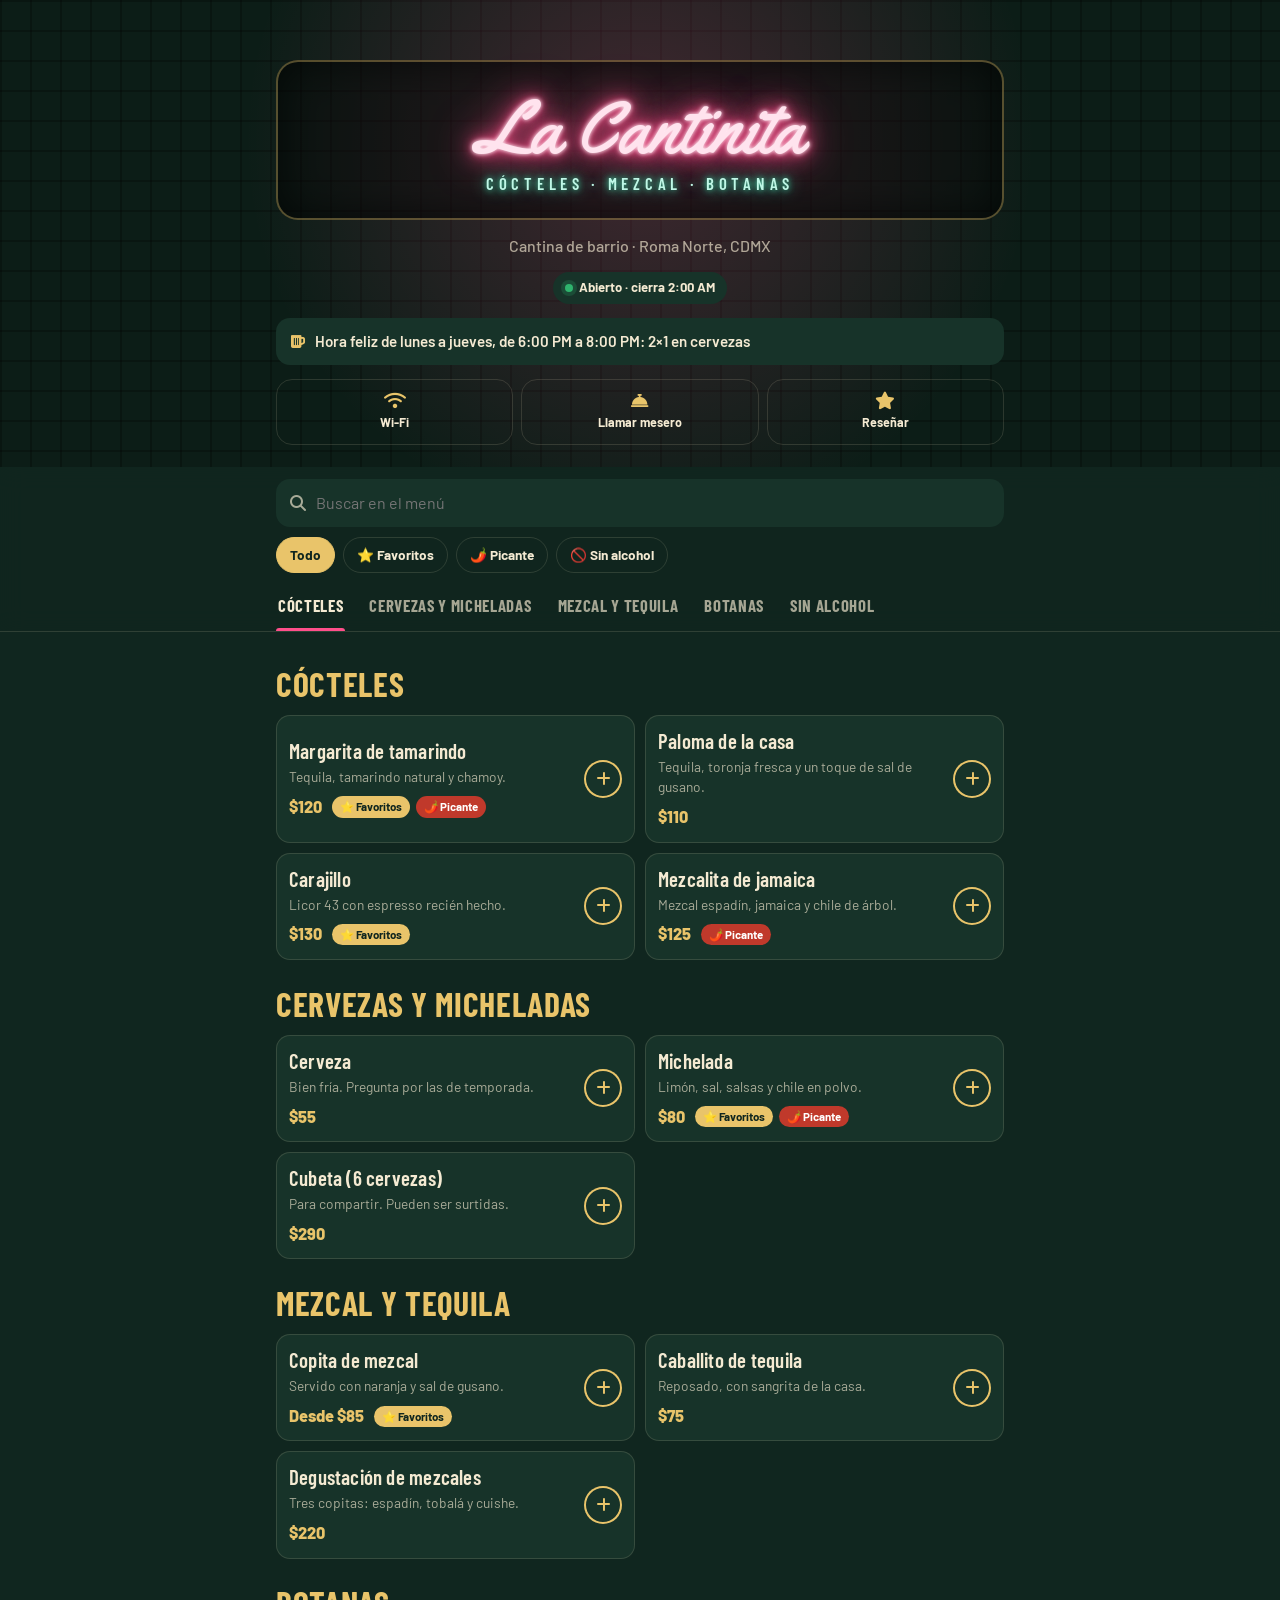
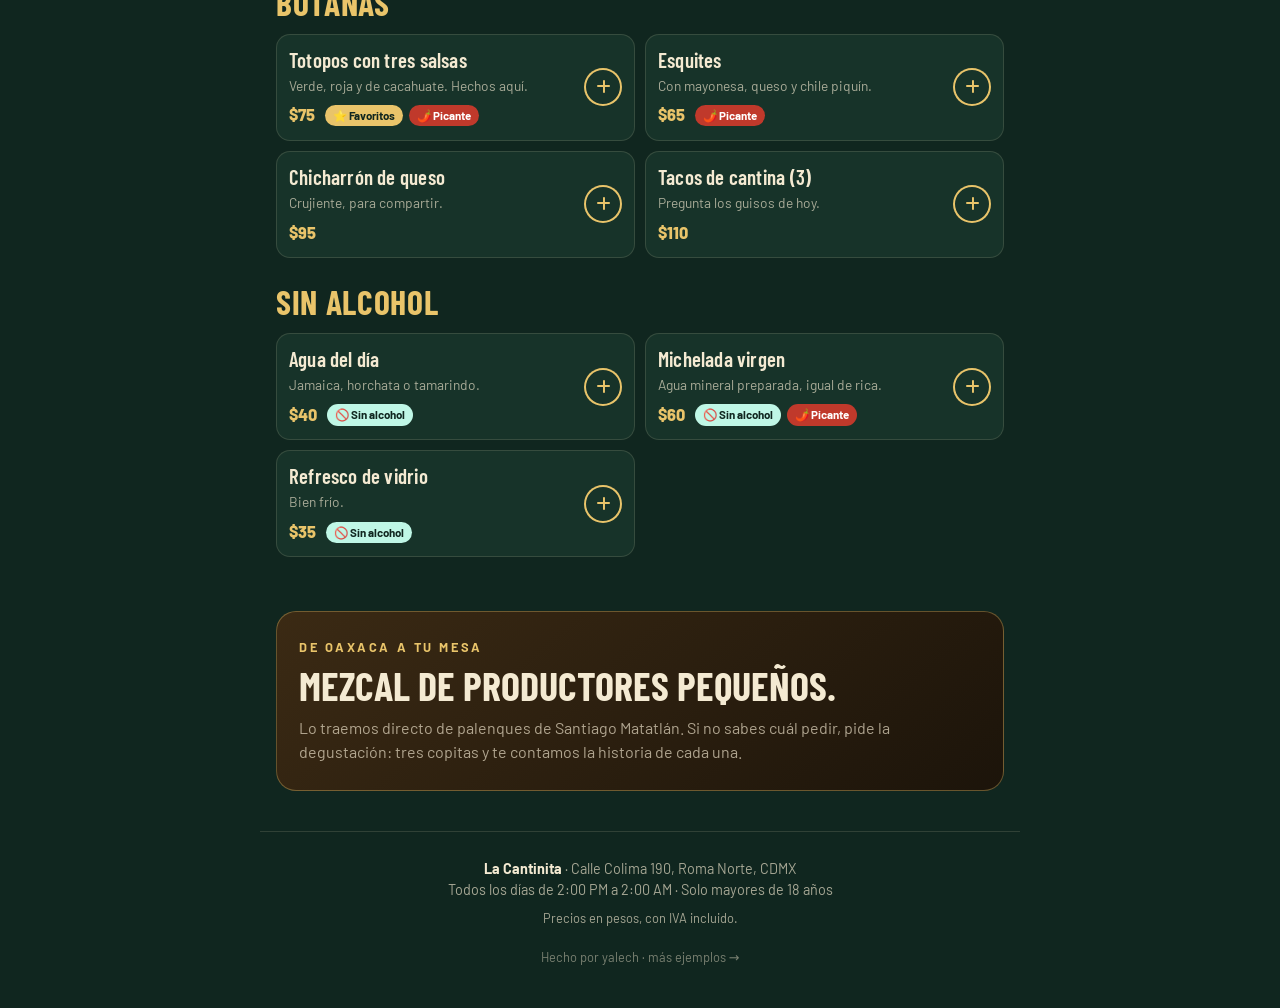
==== bar/index.html @ 61d5575a "Ordena el recorrido: la portada regresa al catálogo y cada ejemplo termina con «Hecho por yalech · m" ====
<!doctype html>
<html lang="es">
<head>
  <meta charset="utf-8" />
  <meta name="viewport" content="width=device-width, initial-scale=1, viewport-fit=cover" />
  <title>Menú · La Cantinita</title>
  <meta name="description" content="Cócteles, mezcal y botanas en la Roma, CDMX. Pide desde tu mesa." />
  <meta name="theme-color" content="#10261f" />
  <!-- Vista previa al compartir (WhatsApp, Facebook…). Al publicar, cambia la ruta de la imagen
       por la URL completa, ej. https://tudominio.com/assets/og.jpg -->
  <meta property="og:type" content="website" />
  <meta property="og:title" content="Menú · La Cantinita" />
  <meta property="og:description" content="Cócteles, mezcal y botanas en la Roma, CDMX. Pide desde tu mesa." />
  <meta property="og:image" content="assets/og.jpg" />
  <meta property="og:image:width" content="1200" />
  <meta property="og:image:height" content="630" />
  <meta name="twitter:card" content="summary_large_image" />
  <link rel="icon" href="favicon.svg" type="image/svg+xml" />

  <link rel="preconnect" href="https://fonts.googleapis.com" />
  <link rel="preconnect" href="https://fonts.gstatic.com" crossorigin />
  <link href="https://fonts.googleapis.com/css2?family=Yellowtail&family=Barlow+Condensed:wght@500;600;700&family=Barlow:wght@400;500;600;700&display=swap" rel="stylesheet" />
  <link rel="stylesheet" href="https://cdnjs.cloudflare.com/ajax/libs/font-awesome/6.5.1/css/all.min.css" integrity="sha512-DTOQO9RWCH3ppGqcWaEA1BIZOC6xxalwEsw9c2QQeAIftl+Vegovlnee1c9QX4TctnWMn13TZye+giMm8e2LwA==" crossorigin="anonymous" referrerpolicy="no-referrer" />
  <link rel="stylesheet" href="../base.css?v=2" />
  <link rel="stylesheet" href="styles.css?v=1" />
</head>
<body>
  <!-- Menú digital de ejemplo (cantina ficticia). Ilustrado con CSS: no usa fotos.
       Platillos, precios, horario y WhatsApp están en menu.js (el funcionamiento, en ../comun.js).
       El QR de cada mesa lleva su número: index.html?mesa=7 -->

  <!-- ========== Portada: letrero de neón ========== -->
  <header class="top">
    <div class="top-inner">
      <div class="sign" aria-hidden="true">
        <span class="sign-tube">La Cantinita</span>
        <span class="sign-sub">cócteles · mezcal · botanas</span>
      </div>
      <h1 class="sr-only">La Cantinita</h1>
      <p class="logo-sub">Cantina de barrio · Roma Norte, CDMX</p>
      <div class="chips-row">
        <span class="chip chip--status" data-status>Abierto</span>
        <span class="chip chip--mesa" data-mesa hidden><i class="fa-solid fa-chair"></i> <span></span></span>
      </div>
      <p class="happy" data-happy><i class="fa-solid fa-beer-mug-empty"></i> <span>Hora feliz</span></p>
      <div class="quick">
        <button class="quick-btn" type="button" data-wifi><i class="fa-solid fa-wifi"></i><span>Wi‑Fi</span></button>
        <a class="quick-btn" data-mesero target="_blank" rel="noopener"><i class="fa-solid fa-bell-concierge"></i><span>Llamar mesero</span></a>
        <a class="quick-btn" href="https://maps.google.com/?q=Cantina+Roma+Norte+CDMX" target="_blank" rel="noopener"><i class="fa-solid fa-star"></i><span>Reseñar</span></a>
      </div>
    </div>
  </header>

  <!-- ========== Buscar, filtros y categorías (se quedan fijos arriba) ========== -->
  <div class="bar">
    <div class="bar-inner">
      <label class="search">
        <i class="fa-solid fa-magnifying-glass"></i>
        <input type="search" placeholder="Buscar en el menú" aria-label="Buscar en el menú" data-search />
      </label>
      <div class="filters" role="group" aria-label="Filtros" data-filters></div>
      <nav class="tabs" aria-label="Categorías" data-tabs></nav>
    </div>
  </div>

  <main class="menu" data-menu>
    <!-- Lo arma ../comun.js con los platillos de menu.js -->
  </main>
  <p class="empty" data-empty hidden>No encontramos nada con eso. Prueba con otra palabra.</p>

  <!-- ========== Mezcal ========== -->
  <section class="story">
    <p class="story-kicker">De Oaxaca a tu mesa</p>
    <h2>Mezcal de productores pequeños.</h2>
    <p>Lo traemos directo de palenques de Santiago Matatlán. Si no sabes cuál pedir, pide la degustación: tres copitas y te contamos la historia de cada una.</p>
  </section>

  <footer class="foot">
    <p><strong>La Cantinita</strong> · Calle Colima 190, Roma Norte, CDMX</p>
    <p>Todos los días de 2:00 PM a 2:00 AM · Solo mayores de 18 años</p>
    <p class="foot-note">Precios en pesos, con IVA incluido.</p>
    <a class="credit" href="../">Hecho por yalech · más ejemplos →</a>
  </footer>

  <!-- ========== Barra del pedido ========== -->
  <button class="orderbar" type="button" data-open-order hidden>
    <span class="orderbar-count" data-count>0</span>
    <span>Ver mi pedido</span>
    <strong data-total>$0</strong>
  </button>

  <!-- ========== Hoja de platillo ========== -->
  <dialog class="sheet" id="dish" aria-labelledby="dish-name">
    <form method="dialog" class="sheet-inner" data-dish-form tabindex="-1" autofocus>
      <button class="sheet-close" value="cancel" aria-label="Cerrar"><i class="fa-solid fa-xmark"></i></button>
      <img class="sheet-img" alt="" data-dish-img hidden src="[data-uri]" />
      <div class="sheet-body">
        <div class="sheet-tags" data-dish-tags></div>
        <h2 class="sheet-title" id="dish-name" data-dish-name></h2>
        <p class="sheet-desc" data-dish-desc></p>
        <div data-dish-options></div>
        <label class="note">
          <span>¿Alguna indicación?</span>
          <input name="nota" maxlength="80" placeholder="Ej. con poco hielo, sin chamoy" />
        </label>
      </div>
      <div class="sheet-foot">
        <div class="stepper">
          <button type="button" data-step="-1" aria-label="Uno menos"><i class="fa-solid fa-minus"></i></button>
          <output data-qty>1</output>
          <button type="button" data-step="1" aria-label="Uno más"><i class="fa-solid fa-plus"></i></button>
        </div>
        <button class="btn btn--accent" value="add" data-add>Agregar <span data-dish-total></span></button>
      </div>
    </form>
  </dialog>

  <!-- ========== Hoja del pedido ========== -->
  <dialog class="sheet" id="order" aria-labelledby="order-title">
    <form class="sheet-inner" data-order-form tabindex="-1" autofocus>
      <button class="sheet-close" type="button" data-close aria-label="Cerrar"><i class="fa-solid fa-xmark"></i></button>
      <div class="sheet-body">
        <h2 class="sheet-title" id="order-title">Tu pedido</h2>
        <ul class="lines" data-lines></ul>
        <div data-entrega></div>
        <div class="where">
          <label class="field">
            <span>Mesa</span>
            <input name="mesa" inputmode="numeric" maxlength="3" placeholder="Ej. 7" />
          </label>
          <label class="field">
            <span>Tu nombre</span>
            <input name="nombre" maxlength="40" placeholder="Opcional" autocomplete="given-name" />
          </label>
        </div>
        <p class="form-error" hidden></p>
      </div>
      <div class="sheet-foot sheet-foot--order">
        <div class="sum"><span>Total</span><strong data-order-total>$0</strong></div>
        <button class="btn btn--accent" type="submit"><i class="fa-brands fa-whatsapp"></i> Enviar pedido</button>
      </div>
    </form>
  </dialog>

  <div class="toast" role="status" aria-live="polite" data-toast></div>

  <script src="../assets/motion.js"></script>
  <script src="menu.js?v=1"></script>
  <script src="../comun.js?v=1"></script>
</body>
</html>
---- base.css ----
/* Estructura que comparten los menús (barra fija, platillos, hojas, pedido). Cada menú pone su
   estilo propio en su styles.css cambiando estas variables y agregando su portada. */
:root {
  --bg: #fff;
  --card: #f4f4f4;
  --card-2: #e9e9e9;
  --line: rgba(0, 0, 0, 0.1);
  --text: #111;
  --muted: rgba(0, 0, 0, 0.6);
  --accent: #e4572e;
  --accent-dark: #c2401b;
  --on-accent: #fff;
  --price: #111;
  --chip-on-bg: #111;
  --chip-on-text: #fff;
  --display: system-ui, sans-serif;
  --sans: system-ui, sans-serif;
  --radius: 18px;
  --ease: cubic-bezier(0.2, 0.8, 0.2, 1);
}
* { box-sizing: border-box; margin: 0; padding: 0; }
html { scroll-behavior: smooth; }
body { font-family: var(--sans); font-size: 1rem; line-height: 1.5; color: var(--text); background: var(--bg); -webkit-font-smoothing: antialiased; }
body.has-order { padding-bottom: 90px; }
[hidden] { display: none !important; }
img { display: block; max-width: 100%; height: auto; }
a { color: inherit; }
button, input, select, textarea { font: inherit; color: inherit; }
button { cursor: pointer; }
:focus-visible { outline: 2px solid var(--accent); outline-offset: 2px; }

/* Chips y botones rápidos de la portada */
.chips-row { display: flex; flex-wrap: wrap; gap: 8px; }
.chip { display: inline-flex; align-items: center; gap: 6px; padding: 6px 12px; border-radius: 99px; font-size: 0.82rem; font-weight: 700; }
.chip--status::before { content: ""; width: 8px; height: 8px; border-radius: 50%; background: #2fb36d; box-shadow: 0 0 0 4px rgba(47, 179, 109, 0.2); }
.chip--status.is-closed::before { background: #e5484d; box-shadow: 0 0 0 4px rgba(229, 72, 77, 0.2); }
.quick { display: grid; grid-template-columns: repeat(3, 1fr); gap: 8px; }
.quick-btn { display: grid; justify-items: center; gap: 4px; padding: 12px 6px; border: 1px solid var(--line); border-radius: 16px; font-size: 0.78rem; font-weight: 700; text-decoration: none; transition: border-color 0.2s ease, scale 0.15s ease; }
.quick-btn i { font-size: 1.1rem; color: var(--accent); }
.quick-btn:hover { border-color: var(--accent); }
.quick-btn:active { scale: 0.96; }

/* Barra fija: buscar, filtros y categorías */
.bar { position: sticky; top: 0; z-index: 10; background: color-mix(in srgb, var(--bg) 92%, transparent); border-bottom: 1px solid var(--line); backdrop-filter: blur(12px); }
.bar-inner { display: grid; gap: 10px; max-width: 760px; margin: 0 auto; padding: 12px 0 0; }
.search { display: flex; align-items: center; gap: 10px; margin: 0 16px; padding: 0 14px; border-radius: 14px; background: var(--card); }
.search i { color: var(--muted); }
.search input { flex: 1; min-width: 0; padding: 12px 0; border: 0; background: none; font-size: 1rem; }
.search input:focus { outline: none; }
.search:focus-within { box-shadow: 0 0 0 2px var(--accent); }
.filters, .tabs { display: flex; gap: 8px; overflow-x: auto; padding: 0 16px; scrollbar-width: none; }
.filters::-webkit-scrollbar, .tabs::-webkit-scrollbar { display: none; }
.filter { flex: none; padding: 7px 13px; border: 1px solid var(--line); border-radius: 99px; background: none; font-size: 0.85rem; font-weight: 700; white-space: nowrap; transition: background 0.2s ease, border-color 0.2s ease, color 0.2s ease; }
.filter.is-on { background: var(--chip-on-bg); border-color: var(--chip-on-bg); color: var(--chip-on-text); }
.tabs a { flex: none; position: relative; padding: 10px 2px 12px; margin-right: 14px; font-family: var(--display); font-weight: 700; font-size: 1.05rem; color: var(--muted); text-decoration: none; white-space: nowrap; transition: color 0.2s ease; }
.tabs a::after { content: ""; position: absolute; left: 0; right: 0; bottom: 0; height: 3px; border-radius: 3px 3px 0 0; background: var(--accent); scale: 0 1; transition: scale 0.25s var(--ease); }
.tabs a.is-on { color: var(--text); }
.tabs a.is-on::after { scale: 1 1; }

/* Menú */
.menu { max-width: 760px; margin: 0 auto; padding: 8px 16px 20px; }
.cat { scroll-margin-top: 170px; padding-top: 26px; }
.cat-title { font-family: var(--display); font-size: 1.9rem; line-height: 1.05; }
.dishes { display: grid; gap: 10px; margin-top: 14px; list-style: none; }
.dish-btn { display: flex; align-items: center; gap: 14px; width: 100%; height: 100%; padding: 12px; border: 1px solid transparent; border-radius: var(--radius); background: var(--card); text-align: left; transition: border-color 0.2s ease, scale 0.15s ease; }
.dish-btn:hover { border-color: color-mix(in srgb, var(--accent) 50%, transparent); }
.dish-btn:active { scale: 0.985; }
.dish-btn img { flex: none; width: 96px; height: 96px; border-radius: calc(var(--radius) - 4px); object-fit: cover; }
.dish-text { flex: 1; min-width: 0; display: grid; gap: 3px; }
.dish-text strong { font-size: 1.05rem; font-weight: 800; line-height: 1.25; }
.dish-text small { font-size: 0.86rem; color: var(--muted); display: -webkit-box; -webkit-line-clamp: 2; -webkit-box-orient: vertical; overflow: hidden; }
.dish-meta { display: flex; flex-wrap: wrap; align-items: center; gap: 6px; margin-top: 4px; }
.dish-meta b { margin-right: 4px; font-size: 1.02rem; font-weight: 800; color: var(--price); }
.tag { padding: 2px 8px; border-radius: 99px; background: var(--card-2); font-size: 0.72rem; font-style: normal; font-weight: 700; white-space: nowrap; }
.dish-add { flex: none; display: grid; place-items: center; width: 38px; height: 38px; border-radius: 50%; background: var(--accent); color: var(--on-accent); }
.empty { max-width: 760px; margin: 0 auto; padding: 30px 16px 60px; text-align: center; color: var(--muted); }

.foot { max-width: 760px; margin: 40px auto 0; padding: 26px 16px 40px; border-top: 1px solid var(--line); color: var(--muted); font-size: 0.9rem; text-align: center; }
.foot strong { color: var(--text); }
.foot-note { margin-top: 8px; font-size: 0.8rem; }
.credit { display: inline-block; margin-top: 20px; font-size: 0.8rem; text-decoration: none; opacity: 0.7; }
.credit:hover { opacity: 1; }

/* Barra del pedido */
.orderbar { position: fixed; left: 50%; bottom: max(16px, env(safe-area-inset-bottom)); z-index: 20; display: flex; align-items: center; gap: 12px; width: min(100% - 32px, 520px); translate: -50% 0; padding: 10px 18px 10px 10px; border: 0; border-radius: var(--radius); background: var(--accent); color: var(--on-accent); font-weight: 800; box-shadow: 0 14px 30px -12px color-mix(in srgb, var(--accent) 80%, transparent); animation: rise 0.4s var(--ease); }
.orderbar span:nth-child(2) { flex: 1; text-align: left; }
.orderbar-count { display: grid; place-items: center; min-width: 34px; height: 34px; padding: 0 8px; border-radius: 10px; background: rgba(0, 0, 0, 0.18); }
@keyframes rise { from { translate: -50% 120%; } }

/* Hojas (platillo y pedido) */
.sheet { width: 100%; max-width: 560px; max-height: 92svh; margin: auto auto 0; padding: 0; border: 0; border-radius: 24px 24px 0 0; background: var(--bg); color: var(--text); overflow: hidden; }
.sheet[open] { animation: up 0.35s var(--ease); }
.sheet::backdrop { background: rgba(0, 0, 0, 0.55); backdrop-filter: blur(3px); }
@keyframes up { from { translate: 0 100%; } }
.sheet-inner { position: relative; display: flex; flex-direction: column; max-height: 92svh; }
.sheet-inner:focus { outline: none; }
.sheet-close { position: absolute; top: 12px; right: 12px; z-index: 2; display: grid; place-items: center; width: 38px; height: 38px; border: 0; border-radius: 50%; background: rgba(0, 0, 0, 0.55); color: #fff; backdrop-filter: blur(6px); }
.sheet-img { width: 100%; aspect-ratio: 16 / 10; object-fit: cover; flex: none; }
.sheet-body { flex: 1; overflow-y: auto; padding: 20px 18px; }
.sheet-tags { display: flex; flex-wrap: wrap; gap: 6px; }
.sheet-tags:empty { display: none; }
.sheet-title { margin-top: 8px; padding-right: 40px; font-family: var(--display); font-size: 1.9rem; line-height: 1.05; }
.sheet-desc { margin-top: 8px; color: var(--muted); }
.opts { margin-top: 20px; border: 0; }
.opts legend { margin-bottom: 8px; font-weight: 800; }
.opts legend small { font-weight: 500; color: var(--muted); }
.opt { display: flex; align-items: center; gap: 12px; padding: 12px 4px; border-bottom: 1px solid var(--line); cursor: pointer; }
.opt input { width: 20px; height: 20px; accent-color: var(--accent); }
.opt span { flex: 1; }
.opt em { font-style: normal; font-weight: 700; color: var(--price); }
.note, .field { display: grid; gap: 6px; margin-top: 20px; }
.note span, .field span { font-weight: 800; font-size: 0.9rem; }
.note input, .field input { width: 100%; padding: 12px 14px; border: 1px solid var(--line); border-radius: 12px; background: var(--card); font-size: 1rem; }
.note input:focus, .field input:focus { outline: none; border-color: var(--accent); }
.sheet-foot { display: flex; gap: 12px; padding: 14px 18px max(16px, env(safe-area-inset-bottom)); border-top: 1px solid var(--line); background: var(--bg); }
.sheet-foot .btn { flex: 1; }
.btn { display: inline-flex; align-items: center; justify-content: center; gap: 8px; min-height: 52px; padding: 12px 20px; border: 0; border-radius: 16px; font-weight: 800; font-size: 1rem; text-decoration: none; transition: background 0.2s ease, scale 0.15s ease; }
.btn:active { scale: 0.97; }
.btn--accent { background: var(--accent); color: var(--on-accent); }
.btn--accent:hover { background: var(--accent-dark); }
.stepper { display: flex; align-items: center; gap: 4px; padding: 4px; border-radius: 14px; background: var(--card); }
.stepper button { display: grid; place-items: center; width: 40px; height: 44px; border: 0; border-radius: 10px; background: var(--card-2); }
.stepper output { min-width: 26px; text-align: center; font-weight: 800; font-size: 1.1rem; }
.stepper--sm button { width: 32px; height: 32px; font-size: 0.8rem; }
.stepper--sm output { min-width: 22px; font-size: 1rem; }

.lines { display: grid; margin-top: 14px; list-style: none; }
.line { display: grid; grid-template-columns: 1fr auto; grid-template-areas: "text text" "step price"; align-items: center; gap: 8px 12px; padding: 14px 0; border-bottom: 1px solid var(--line); }
.line-text { grid-area: text; min-width: 0; }
.line-text strong { display: block; font-weight: 800; }
.line-text small { display: block; color: var(--muted); font-size: 0.85rem; overflow-wrap: anywhere; }
.line .stepper { grid-area: step; justify-self: start; }
.line-price { grid-area: price; font-weight: 800; color: var(--price); }
.choice { display: grid; grid-template-columns: 1fr 1fr; gap: 8px; margin-top: 18px; }
.choice label { position: relative; cursor: pointer; }
.choice input { position: absolute; inset: 0; opacity: 0; }
.choice span { display: flex; align-items: center; justify-content: center; gap: 8px; padding: 12px 8px; border: 1px solid var(--line); border-radius: 12px; font-weight: 700; transition: background 0.2s ease, color 0.2s ease, border-color 0.2s ease; }
.choice input:checked + span { background: var(--chip-on-bg); border-color: var(--chip-on-bg); color: var(--chip-on-text); }
.choice input:focus-visible + span { outline: 2px solid var(--accent); outline-offset: 2px; }
.where { display: grid; grid-template-columns: 1fr 1.6fr; gap: 10px; }
.where .field[hidden] + .field { grid-column: 1 / -1; }
.form-error { margin-top: 12px; color: #d93a2b; font-weight: 700; font-size: 0.92rem; }
.sheet-foot--order { flex-direction: column; }
.sum { display: flex; justify-content: space-between; align-items: baseline; font-weight: 800; }
.sum strong { font-family: var(--display); font-size: 1.8rem; color: var(--price); }

/* Aviso */
.toast { position: fixed; left: 50%; top: 16px; z-index: 100; max-width: calc(100% - 32px); padding: 12px 18px; border-radius: 14px; background: var(--text); color: var(--bg); font-weight: 700; font-size: 0.92rem; text-align: center; translate: -50% -150%; visibility: hidden; transition: translate 0.35s var(--ease), visibility 0s linear 0.35s; pointer-events: none; }
.toast.show { translate: -50% 0; visibility: visible; transition: translate 0.35s var(--ease); }

@media (min-width: 760px) {
  .dishes { grid-template-columns: 1fr 1fr; }
  .sheet { margin: auto; border-radius: 24px; }
  @keyframes up { from { translate: 0 40px; opacity: 0; } }
}
@media (prefers-reduced-motion: reduce) {
  html { scroll-behavior: auto; }
  *, *::before, *::after { animation: none !important; transition-duration: 0.01s !important; }
}
---- bar/styles.css ----
/* La Cantinita · de noche: verde botella, latón y neón rosa. La estructura está en ../base.css. */
:root {
  --bg: #10261f;
  --card: #173329;
  --card-2: #214436;
  --line: rgba(240, 225, 190, 0.14);
  --text: #f4ead2;
  --muted: rgba(244, 234, 210, 0.66);
  --accent: #ff4f8b;
  --accent-dark: #e23674;
  --on-accent: #fff;
  --price: #e9c46a;
  --chip-on-bg: #e9c46a;
  --chip-on-text: #10261f;
  --display: "Barlow Condensed", "Arial Narrow", sans-serif;
  --sans: "Barlow", system-ui, sans-serif;
  --radius: 14px;
  --neon: #ff4f8b;
}
.sr-only { position: absolute; width: 1px; height: 1px; overflow: hidden; clip: rect(0 0 0 0); white-space: nowrap; }

/* Portada: letrero de neón sobre ladrillo oscuro */
.top {
  background:
    radial-gradient(circle at 50% 30%, rgba(255, 79, 139, 0.22), transparent 55%),
    linear-gradient(rgba(0, 0, 0, 0.25) 2px, transparent 2px) 0 0 / 60px 30px,
    linear-gradient(90deg, rgba(0, 0, 0, 0.25) 2px, transparent 2px) 0 0 / 60px 30px,
    linear-gradient(90deg, rgba(0, 0, 0, 0.25) 2px, transparent 2px) 30px 15px / 60px 30px,
    #0c1d17;
}
.top-inner { display: grid; gap: 14px; max-width: 760px; margin: 0 auto; padding: 46px 16px 22px; }
.sign { display: grid; justify-items: center; gap: 2px; padding: 26px 10px 22px; border-radius: 22px; border: 2px solid rgba(233, 196, 106, 0.35); background: rgba(0, 0, 0, 0.35); box-shadow: inset 0 0 40px rgba(0, 0, 0, 0.6); }
.sign-tube {
  font-family: "Yellowtail", cursive;
  font-size: clamp(3.2rem, 16vw, 4.6rem);
  line-height: 1.1;
  color: #ffe3ee;
  text-shadow: 0 0 4px #fff, 0 0 10px var(--neon), 0 0 22px var(--neon), 0 0 44px var(--neon);
  animation: flicker 6s linear infinite;
}
.sign-sub { font-family: var(--display); font-weight: 600; font-size: 1.05rem; letter-spacing: 0.28em; text-transform: uppercase; color: #bff7e6; text-shadow: 0 0 6px #3de0b0, 0 0 16px #3de0b0; }
@keyframes flicker { 0%, 92%, 96%, 100% { opacity: 1; } 93%, 95% { opacity: 0.55; } }
.logo-sub { text-align: center; color: var(--muted); font-weight: 500; }
.chips-row { justify-content: center; }
.chip { background: var(--card); color: var(--text); }
.chip--mesa { background: var(--price); color: var(--bg); }
.happy { display: flex; align-items: center; gap: 10px; padding: 12px 14px; border-radius: 14px; background: var(--card); font-weight: 600; font-size: 0.95rem; }
.happy i { color: var(--price); }
.happy.is-on { background: var(--accent); color: #fff; animation: pulse 2s ease-in-out infinite; }
.happy.is-on i { color: #fff; }
@keyframes pulse { 50% { box-shadow: 0 0 0 6px rgba(255, 79, 139, 0.25); } }
.quick-btn { background: transparent; border-color: var(--line); color: var(--text); }
.quick-btn i { color: var(--price); }

.bar { background: color-mix(in srgb, var(--bg) 94%, transparent); }
.search { background: var(--card); }
.cat-title { font-weight: 700; font-size: 2.1rem; letter-spacing: 0.02em; text-transform: uppercase; color: var(--price); }
.tabs a { text-transform: uppercase; letter-spacing: 0.04em; }
.dish-btn { background: var(--card); border-color: var(--line); }
.dish-text strong { font-family: var(--display); font-size: 1.3rem; font-weight: 600; letter-spacing: 0.01em; }
.dish-add { background: transparent; color: var(--price); box-shadow: inset 0 0 0 2px var(--price); }
.tag--top { color: #10261f; background: var(--price); }
.tag--pica { color: #fff; background: #c0392b; }
.tag--sin { color: #10261f; background: #bff7e6; }
.sheet-title { text-transform: uppercase; }
.stepper button { color: var(--text); }
.toast { background: var(--price); color: var(--bg); }

/* Mezcal */
.story { max-width: 728px; margin: 34px auto 0; padding: 26px 22px; border-radius: 20px; background: linear-gradient(140deg, #3b2a14, #1c140a); border: 1px solid rgba(233, 196, 106, 0.35); }
.story-kicker { font-size: 0.8rem; font-weight: 700; letter-spacing: 0.2em; text-transform: uppercase; color: var(--price); }
.story h2 { margin-top: 6px; font-family: var(--display); font-weight: 700; font-size: clamp(1.9rem, 8vw, 2.5rem); line-height: 1.05; text-transform: uppercase; }
.story p:last-child { margin-top: 10px; color: var(--muted); }
@media (max-width: 759px) { .story { margin-inline: 16px; } }
@media (min-width: 760px) { .top-inner { padding-top: 60px; } }
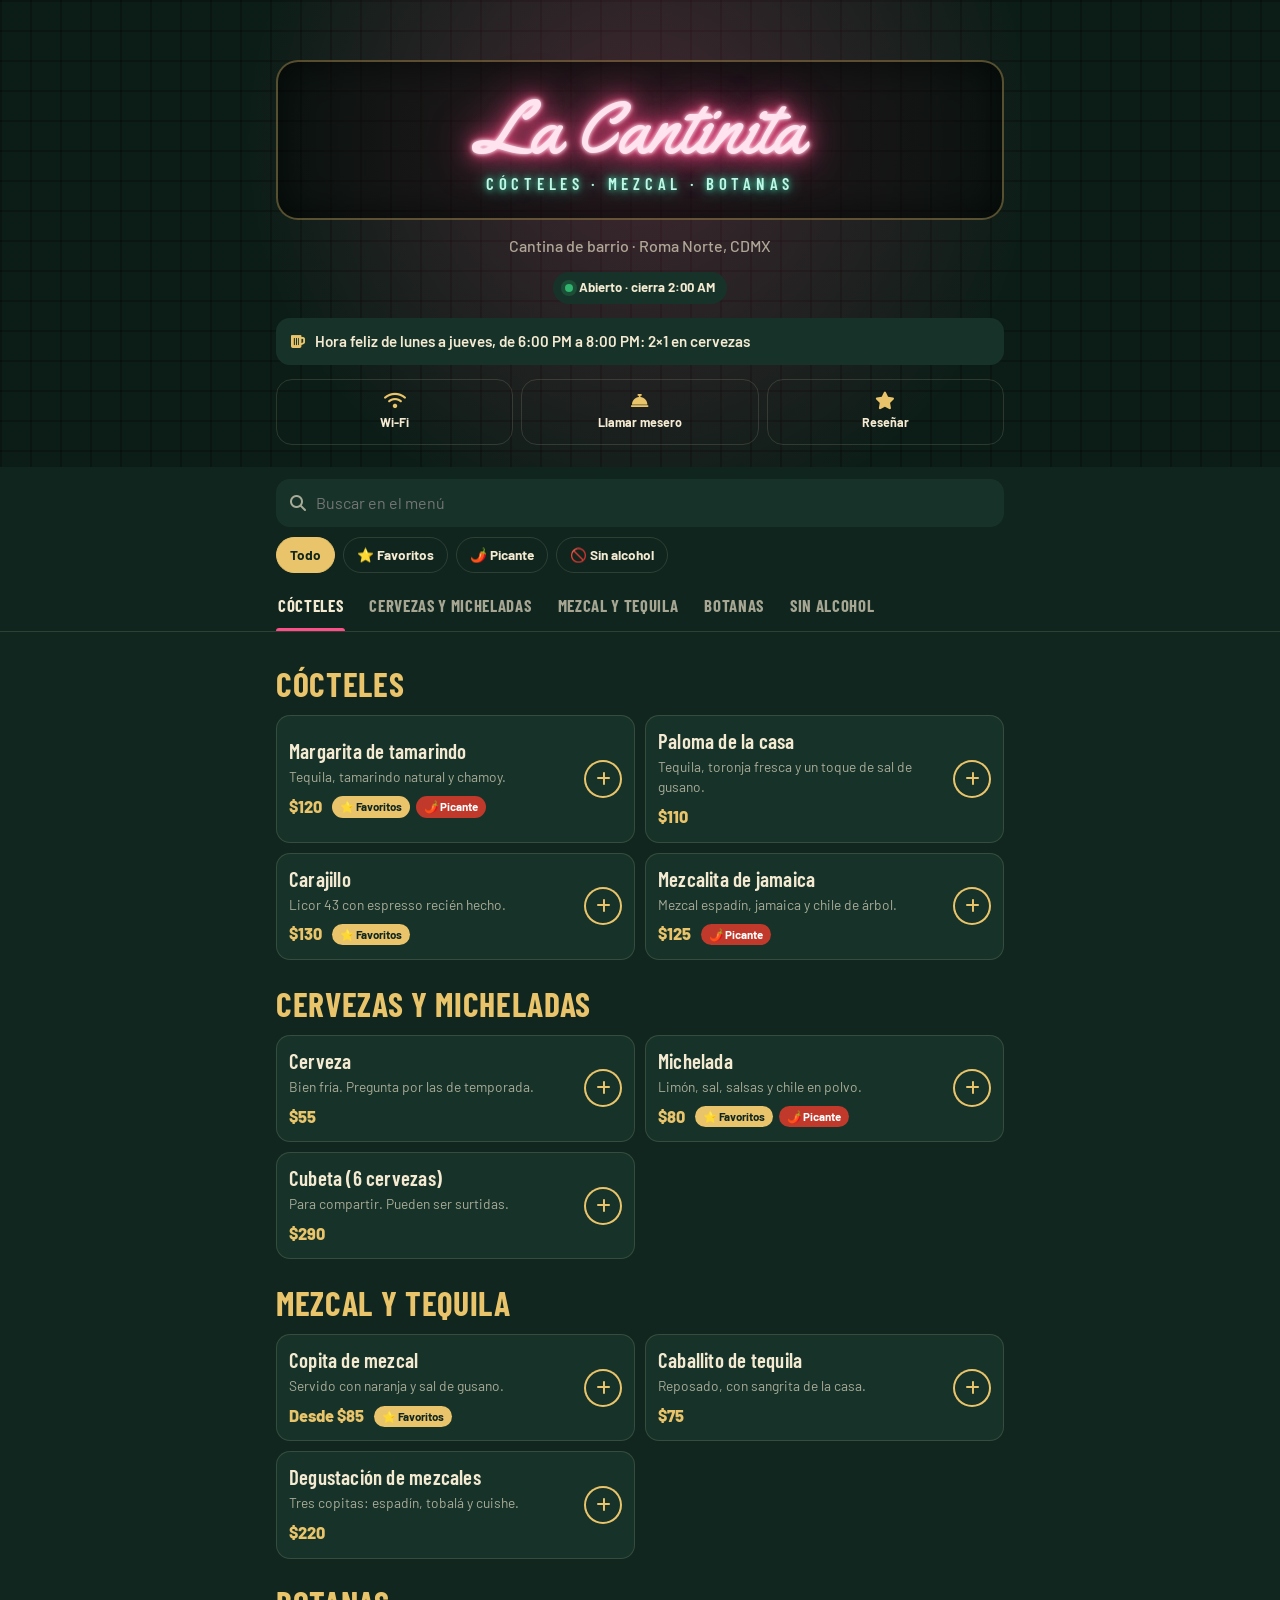
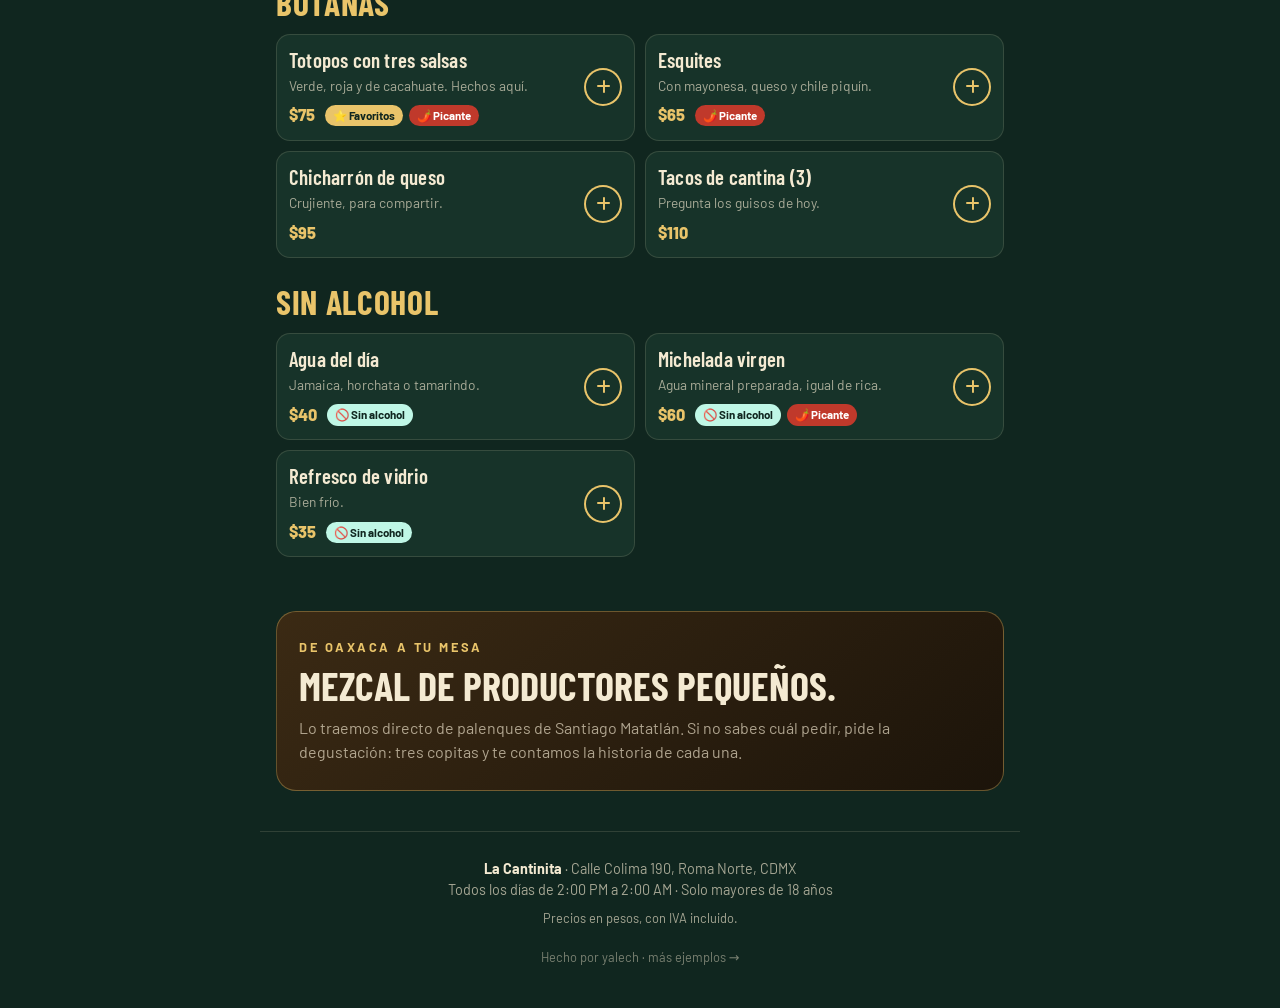
==== commit cde5232d: "Modo muestra: WhatsApp, llamar y correo enseñan lo que pasaría de verdad y una invitación a cotizar " ====
--- a/bar/index.html
+++ b/bar/index.html
@@ -147,5 +147,7 @@
   <script src="../assets/motion.js"></script>
   <script src="menu.js?v=1"></script>
   <script src="../comun.js?v=1"></script>
+  <!-- Modo muestra (ejemplo ficticio). Para un cliente real, borra la siguiente línea. -->
+  <script src="../assets/muestra.js?v=2" data-servicio="menu" data-ejemplo="Bar / cantina" data-para="La Cantinita"></script>
 </body>
 </html>
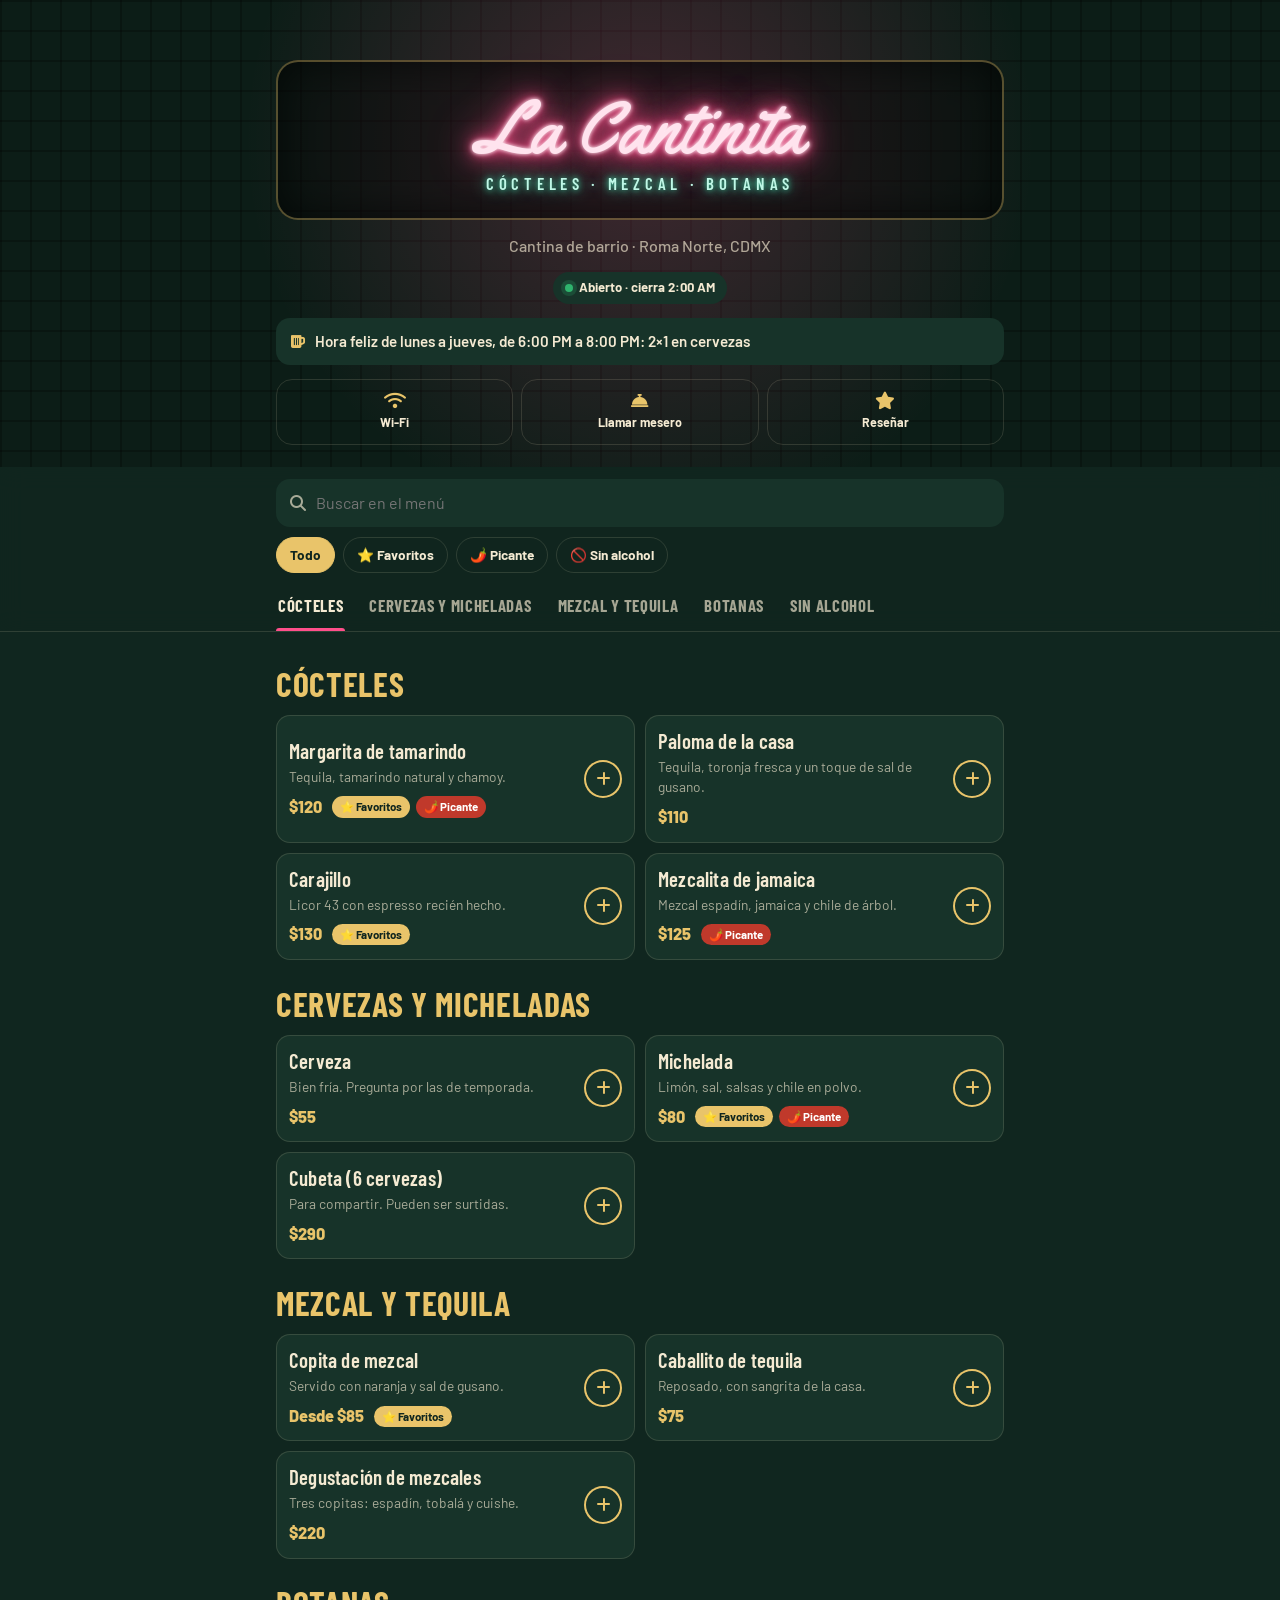
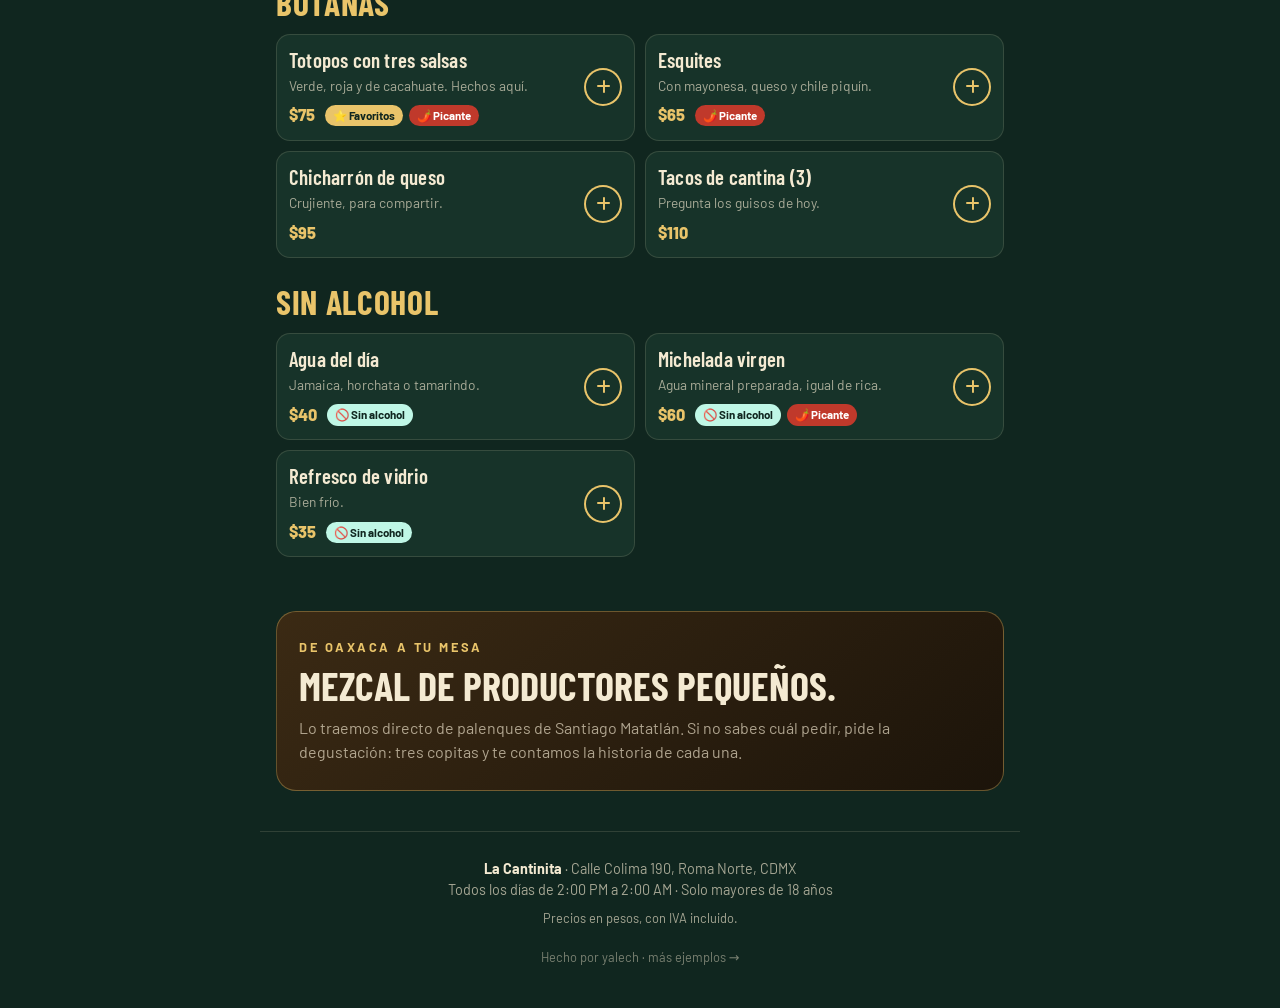
==== commit 78ce355d: "Errores de formularios iguales en todos los ejemplos: el campo se marca en rojo, el cursor salta a é" ====
--- a/bar/index.html
+++ b/bar/index.html
@@ -149,5 +149,6 @@
   <script src="../comun.js?v=1"></script>
   <!-- Modo muestra (ejemplo ficticio). Para un cliente real, borra la siguiente línea. -->
   <script src="../assets/muestra.js?v=2" data-servicio="menu" data-ejemplo="Bar / cantina" data-para="La Cantinita"></script>
+  <script src="../assets/errores.js?v=1"></script>
 </body>
 </html>
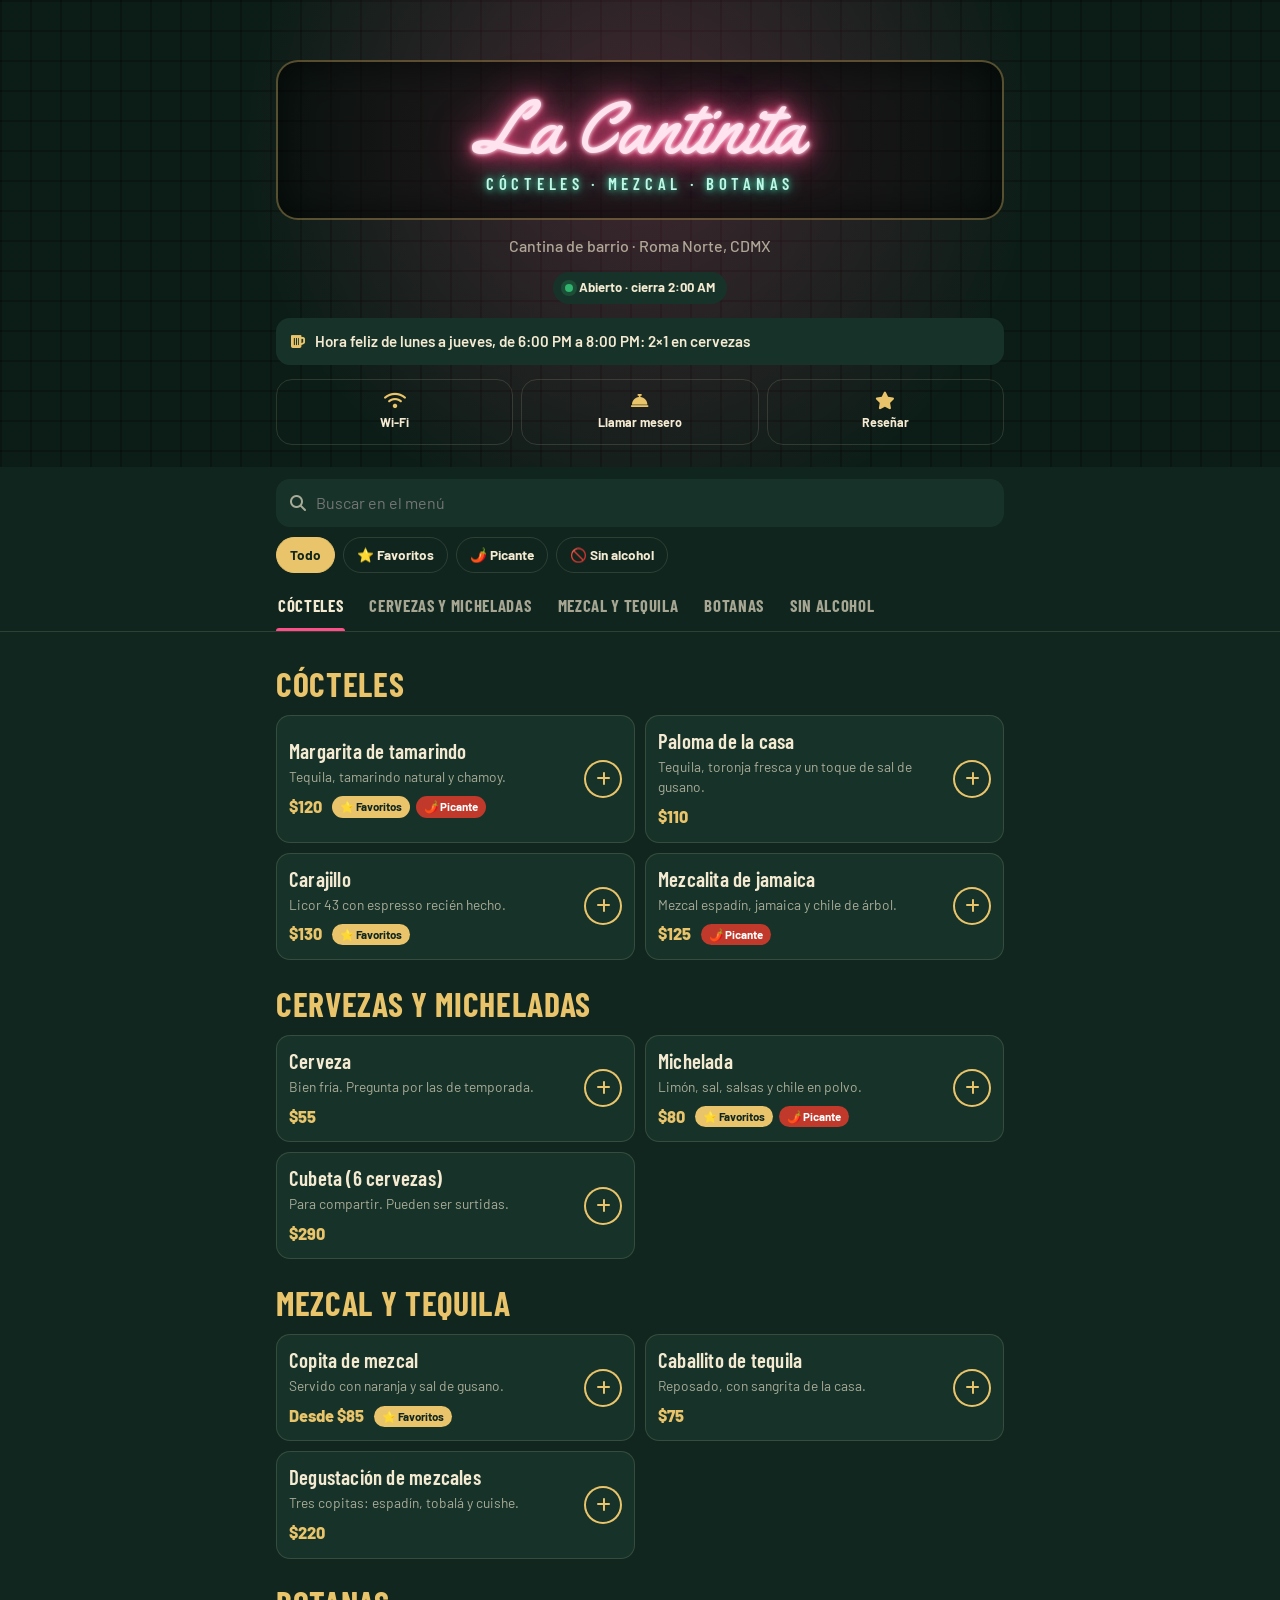
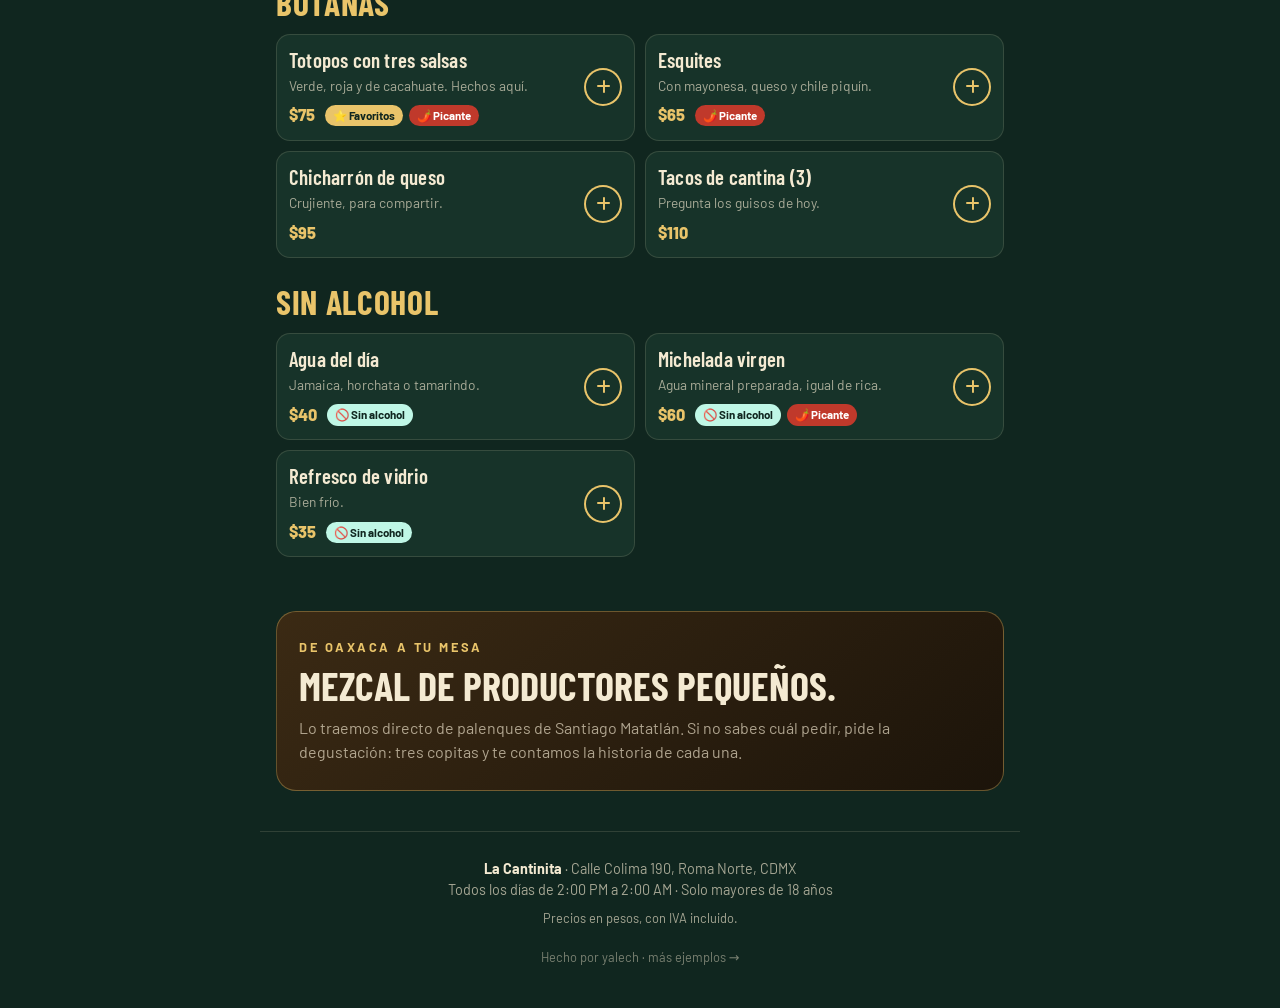
==== commit 26313753: "El nombre de cada restaurante es el título principal de su menú (se ve igual que antes)" ====
--- a/bar/index.html
+++ b/bar/index.html
@@ -21,7 +21,7 @@
   <link rel="preconnect" href="https://fonts.gstatic.com" crossorigin />
   <link href="https://fonts.googleapis.com/css2?family=Yellowtail&family=Barlow+Condensed:wght@500;600;700&family=Barlow:wght@400;500;600;700&display=swap" rel="stylesheet" />
   <link rel="stylesheet" href="https://cdnjs.cloudflare.com/ajax/libs/font-awesome/6.5.1/css/all.min.css" integrity="sha512-DTOQO9RWCH3ppGqcWaEA1BIZOC6xxalwEsw9c2QQeAIftl+Vegovlnee1c9QX4TctnWMn13TZye+giMm8e2LwA==" crossorigin="anonymous" referrerpolicy="no-referrer" />
-  <link rel="stylesheet" href="../base.css?v=2" />
+  <link rel="stylesheet" href="../base.css?v=3" />
   <link rel="stylesheet" href="styles.css?v=1" />
 </head>
 <body>
--- a/base.css
+++ b/base.css
@@ -157,3 +157,6 @@
   html { scroll-behavior: auto; }
   *, *::before, *::after { animation: none !important; transition-duration: 0.01s !important; }
 }
+
+/* El nombre del negocio es el título principal (h1) pero se ve como el logo de cada menú */
+:where(h1.logo) { margin: 0; font-weight: normal; }
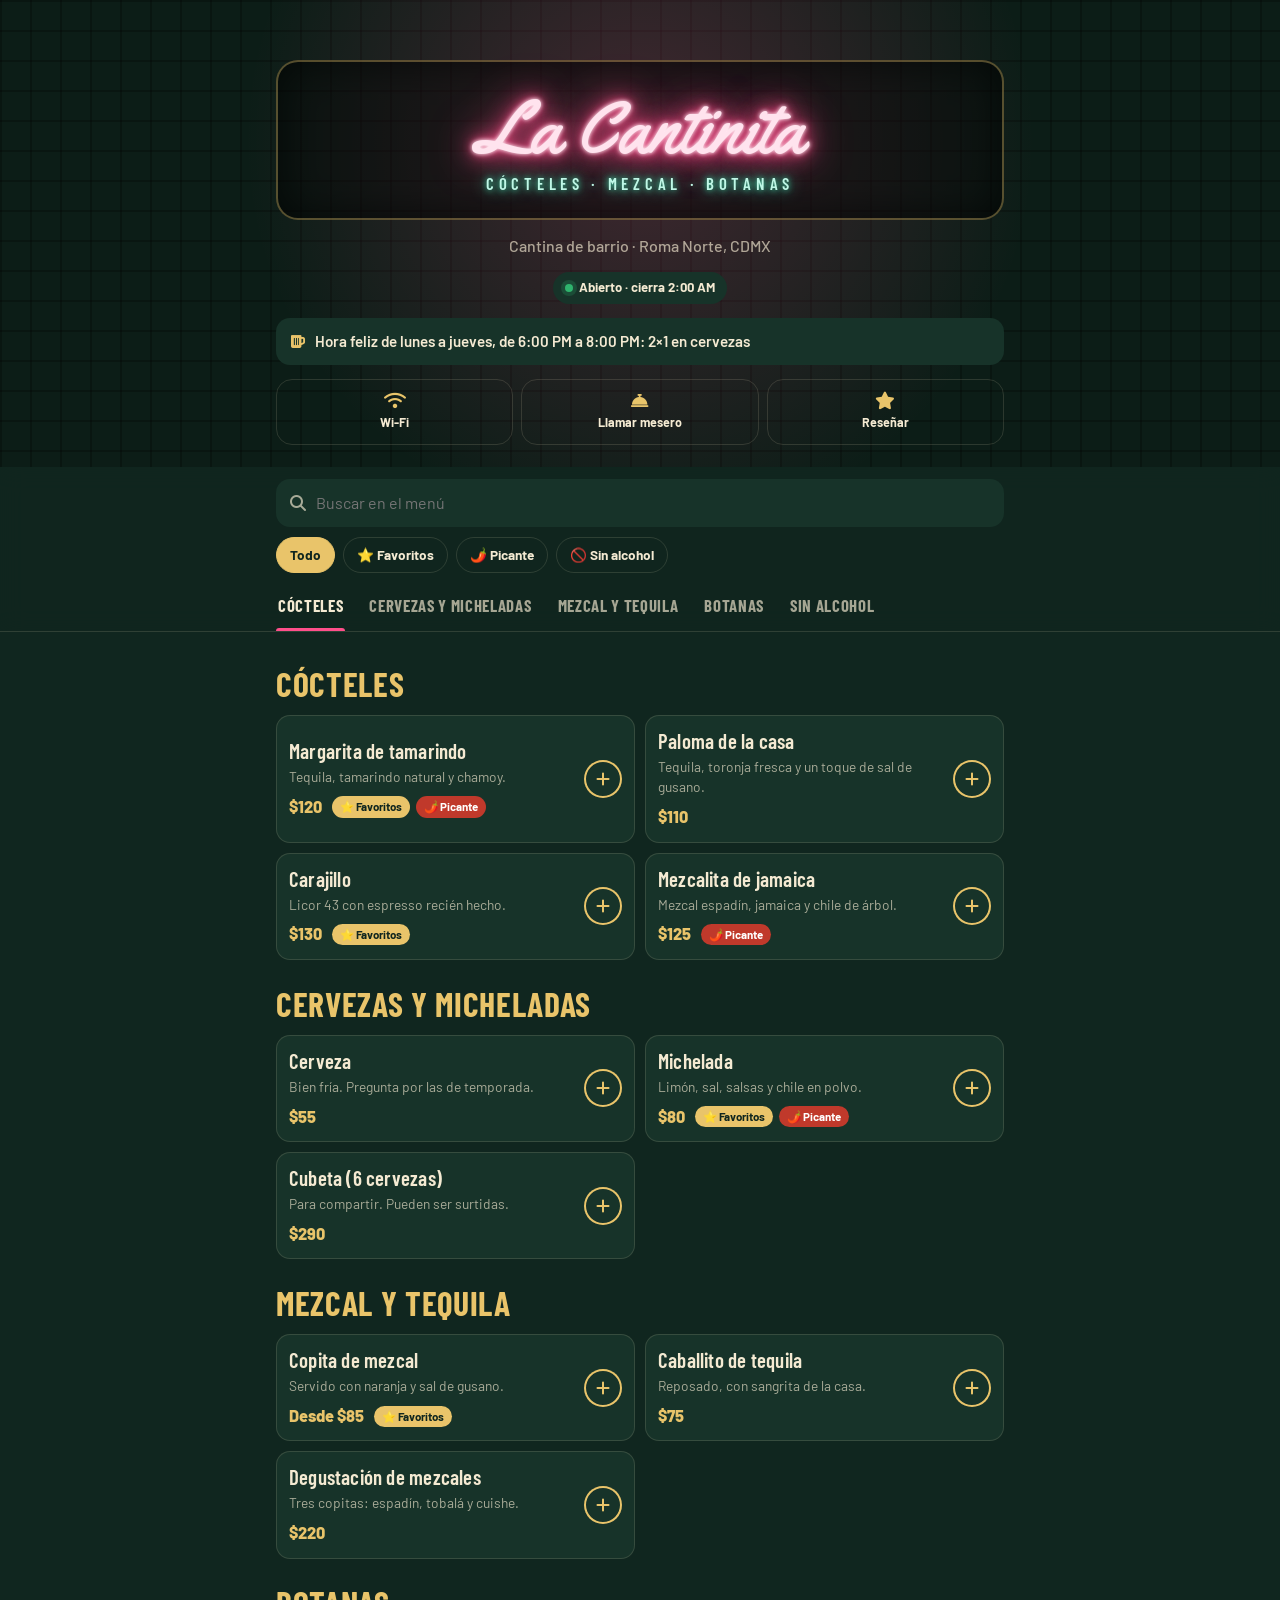
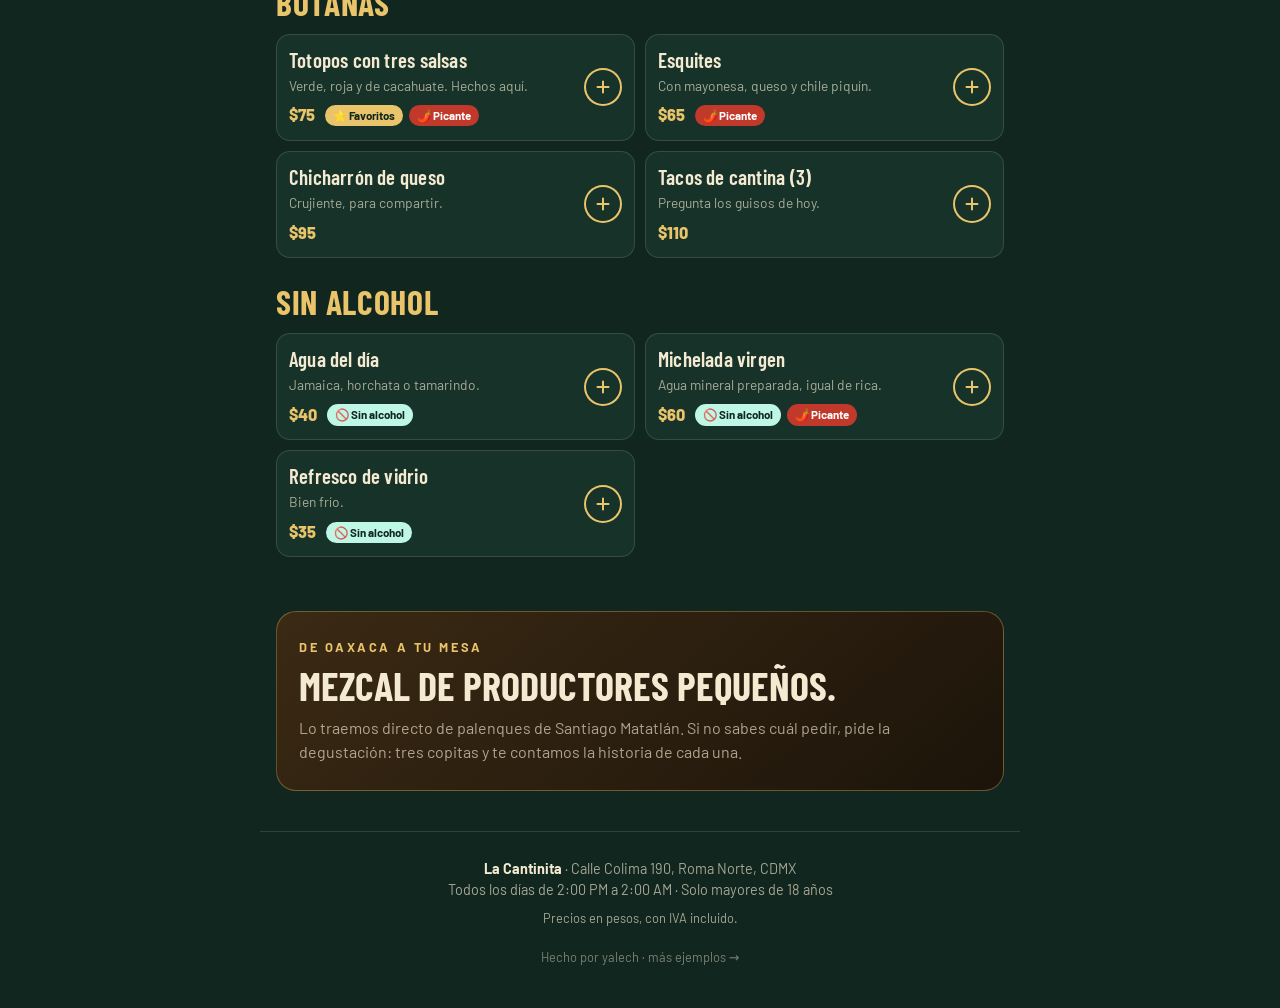
==== commit 776c3236: "Íconos propios y ligeros: solo los 226 íconos que se usan (unos 33 KB en lugar de unos 400 KB desde " ====
--- a/bar/index.html
+++ b/bar/index.html
@@ -20,7 +20,7 @@
   <link rel="preconnect" href="https://fonts.googleapis.com" />
   <link rel="preconnect" href="https://fonts.gstatic.com" crossorigin />
   <link href="https://fonts.googleapis.com/css2?family=Yellowtail&family=Barlow+Condensed:wght@500;600;700&family=Barlow:wght@400;500;600;700&display=swap" rel="stylesheet" />
-  <link rel="stylesheet" href="https://cdnjs.cloudflare.com/ajax/libs/font-awesome/6.5.1/css/all.min.css" integrity="sha512-DTOQO9RWCH3ppGqcWaEA1BIZOC6xxalwEsw9c2QQeAIftl+Vegovlnee1c9QX4TctnWMn13TZye+giMm8e2LwA==" crossorigin="anonymous" referrerpolicy="no-referrer" />
+  <link rel="stylesheet" href="../assets/iconos/iconos.css?v=1" />
   <link rel="stylesheet" href="../base.css?v=3" />
   <link rel="stylesheet" href="styles.css?v=1" />
 </head>
--- a/assets/iconos/iconos.css
+++ b/assets/iconos/iconos.css
@@ -0,0 +1,9 @@
+/*!
+ * Font Awesome Free 6.5.1 by @fontawesome - https://fontawesome.com
+ * License - https://fontawesome.com/license/free (Icons: CC BY 4.0, Fonts: SIL OFL 1.1, Code: MIT License)
+ * Copyright 2023 Fonticons, Inc.
+ */
+/* Versión ligera para yalech: solo los íconos que usan los ejemplos (se genera con iconos.py; no editar a mano). */
+
+.fa{font-family:var(--fa-style-family,"Font Awesome 6 Free");font-weight:var(--fa-style,900)}.fa,.fa-brands,.fa-classic,.fa-regular,.fa-sharp,.fa-solid,.fab,.far,.fas{-moz-osx-font-smoothing:grayscale;-webkit-font-smoothing:antialiased;display:var(--fa-display,inline-block);font-style:normal;font-variant:normal;line-height:1;text-rendering:auto}.fa-classic,.fa-regular,.fa-solid,.far,.fas{font-family:"Font Awesome 6 Free"}.fa-brands,.fab{font-family:"Font Awesome 6 Brands"}.fa-1x{font-size:1em}.fa-2x{font-size:2em}.fa-3x{font-size:3em}.fa-4x{font-size:4em}.fa-5x{font-size:5em}.fa-6x{font-size:6em}.fa-7x{font-size:7em}.fa-8x{font-size:8em}.fa-9x{font-size:9em}.fa-10x{font-size:10em}.fa-2xs{font-size:.625em;line-height:.1em;vertical-align:.225em}.fa-xs{font-size:.75em;line-height:.08333em;vertical-align:.125em}.fa-sm{font-size:.875em;line-height:.07143em;vertical-align:.05357em}.fa-lg{font-size:1.25em;line-height:.05em;vertical-align:-.075em}.fa-xl{font-size:1.5em;line-height:.04167em;vertical-align:-.125em}.fa-2xl{font-size:2em;line-height:.03125em;vertical-align:-.1875em}.fa-fw{text-align:center;width:1.25em}.fa-ul{list-style-type:none;margin-left:var(--fa-li-margin,2.5em);padding-left:0}.fa-ul>li{position:relative}.fa-li{left:calc(var(--fa-li-width, 2em)*-1);position:absolute;text-align:center;width:var(--fa-li-width,2em);line-height:inherit}.fa-border{border-radius:var(--fa-border-radius,.1em);border:var(--fa-border-width,.08em) var(--fa-border-style,solid) var(--fa-border-color,#eee);padding:var(--fa-border-padding,.2em .25em .15em)}.fa-pull-left{float:left;margin-right:var(--fa-pull-margin,.3em)}.fa-pull-right{float:right;margin-left:var(--fa-pull-margin,.3em)}.fa-beat{-webkit-animation-name:fa-beat;animation-name:fa-beat;-webkit-animation-delay:var(--fa-animation-delay,0s);animation-delay:var(--fa-animation-delay,0s);-webkit-animation-direction:var(--fa-animation-direction,normal);animation-direction:var(--fa-animation-direction,normal);-webkit-animation-duration:var(--fa-animation-duration,1s);animation-duration:var(--fa-animation-duration,1s);-webkit-animation-iteration-count:var(--fa-animation-iteration-count,infinite);animation-iteration-count:var(--fa-animation-iteration-count,infinite);-webkit-animation-timing-function:var(--fa-animation-timing,ease-in-out);animation-timing-function:var(--fa-animation-timing,ease-in-out)}.fa-bounce{-webkit-animation-name:fa-bounce;animation-name:fa-bounce;-webkit-animation-delay:var(--fa-animation-delay,0s);animation-delay:var(--fa-animation-delay,0s);-webkit-animation-direction:var(--fa-animation-direction,normal);animation-direction:var(--fa-animation-direction,normal);-webkit-animation-duration:var(--fa-animation-duration,1s);animation-duration:var(--fa-animation-duration,1s);-webkit-animation-iteration-count:var(--fa-animation-iteration-count,infinite);animation-iteration-count:var(--fa-animation-iteration-count,infinite);-webkit-animation-timing-function:var(--fa-animation-timing,cubic-bezier(.28,.84,.42,1));animation-timing-function:var(--fa-animation-timing,cubic-bezier(.28,.84,.42,1))}.fa-fade{-webkit-animation-name:fa-fade;animation-name:fa-fade;-webkit-animation-iteration-count:var(--fa-animation-iteration-count,infinite);animation-iteration-count:var(--fa-animation-iteration-count,infinite);-webkit-animation-timing-function:var(--fa-animation-timing,cubic-bezier(.4,0,.6,1));animation-timing-function:var(--fa-animation-timing,cubic-bezier(.4,0,.6,1))}.fa-beat-fade,.fa-fade{-webkit-animation-delay:var(--fa-animation-delay,0s);animation-delay:var(--fa-animation-delay,0s);-webkit-animation-direction:var(--fa-animation-direction,normal);animation-direction:var(--fa-animation-direction,normal);-webkit-animation-duration:var(--fa-animation-duration,1s);animation-duration:var(--fa-animation-duration,1s)}.fa-beat-fade{-webkit-animation-name:fa-beat-fade;animation-name:fa-beat-fade;-webkit-animation-iteration-count:var(--fa-animation-iteration-count,infinite);animation-iteration-count:var(--fa-animation-iteration-count,infinite);-webkit-animation-timing-function:var(--fa-animation-timing,cubic-bezier(.4,0,.6,1));animation-timing-function:var(--fa-animation-timing,cubic-bezier(.4,0,.6,1))}.fa-flip{-webkit-animation-name:fa-flip;animation-name:fa-flip;-webkit-animation-delay:var(--fa-animation-delay,0s);animation-delay:var(--fa-animation-delay,0s);-webkit-animation-direction:var(--fa-animation-direction,normal);animation-direction:var(--fa-animation-direction,normal);-webkit-animation-duration:var(--fa-animation-duration,1s);animation-duration:var(--fa-animation-duration,1s);-webkit-animation-iteration-count:var(--fa-animation-iteration-count,infinite);animation-iteration-count:var(--fa-animation-iteration-count,infinite);-webkit-animation-timing-function:var(--fa-animation-timing,ease-in-out);animation-timing-function:var(--fa-animation-timing,ease-in-out)}.fa-shake{-webkit-animation-name:fa-shake;animation-name:fa-shake;-webkit-animation-duration:var(--fa-animation-duration,1s);animation-duration:var(--fa-animation-duration,1s);-webkit-animation-iteration-count:var(--fa-animation-iteration-count,infinite);animation-iteration-count:var(--fa-animation-iteration-count,infinite);-webkit-animation-timing-function:var(--fa-animation-timing,linear);animation-timing-function:var(--fa-animation-timing,linear)}.fa-shake,.fa-spin{-webkit-animation-delay:var(--fa-animation-delay,0s);animation-delay:var(--fa-animation-delay,0s);-webkit-animation-direction:var(--fa-animation-direction,normal);animation-direction:var(--fa-animation-direction,normal)}.fa-spin{-webkit-animation-name:fa-spin;animation-name:fa-spin;-webkit-animation-duration:var(--fa-animation-duration,2s);animation-duration:var(--fa-animation-duration,2s);-webkit-animation-iteration-count:var(--fa-animation-iteration-count,infinite);animation-iteration-count:var(--fa-animation-iteration-count,infinite);-webkit-animation-timing-function:var(--fa-animation-timing,linear);animation-timing-function:var(--fa-animation-timing,linear)}.fa-spin-reverse{--fa-animation-direction:reverse}.fa-pulse,.fa-spin-pulse{-webkit-animation-name:fa-spin;animation-name:fa-spin;-webkit-animation-direction:var(--fa-animation-direction,normal);animation-direction:var(--fa-animation-direction,normal);-webkit-animation-duration:var(--fa-animation-duration,1s);animation-duration:var(--fa-animation-duration,1s);-webkit-animation-iteration-count:var(--fa-animation-iteration-count,infinite);animation-iteration-count:var(--fa-animation-iteration-count,infinite);-webkit-animation-timing-function:var(--fa-animation-timing,steps(8));animation-timing-function:var(--fa-animation-timing,steps(8))}@media (prefers-reduced-motion:reduce){.fa-beat,.fa-beat-fade,.fa-bounce,.fa-fade,.fa-flip,.fa-pulse,.fa-shake,.fa-spin,.fa-spin-pulse{-webkit-animation-delay:-1ms;animation-delay:-1ms;-webkit-animation-duration:1ms;animation-duration:1ms;-webkit-animation-iteration-count:1;animation-iteration-count:1;-webkit-transition-delay:0s;transition-delay:0s;-webkit-transition-duration:0s;transition-duration:0s}}@-webkit-keyframes fa-beat{0%,90%{-webkit-transform:scale(1);transform:scale(1)}45%{-webkit-transform:scale(var(--fa-beat-scale,1.25));transform:scale(var(--fa-beat-scale,1.25))}}@keyframes fa-beat{0%,90%{-webkit-transform:scale(1);transform:scale(1)}45%{-webkit-transform:scale(var(--fa-beat-scale,1.25));transform:scale(var(--fa-beat-scale,1.25))}}@-webkit-keyframes fa-bounce{0%{-webkit-transform:scale(1) translateY(0);transform:scale(1) translateY(0)}10%{-webkit-transform:scale(var(--fa-bounce-start-scale-x,1.1),var(--fa-bounce-start-scale-y,.9)) translateY(0);transform:scale(var(--fa-bounce-start-scale-x,1.1),var(--fa-bounce-start-scale-y,.9)) translateY(0)}30%{-webkit-transform:scale(var(--fa-bounce-jump-scale-x,.9),var(--fa-bounce-jump-scale-y,1.1)) translateY(var(--fa-bounce-height,-.5em));transform:scale(var(--fa-bounce-jump-scale-x,.9),var(--fa-bounce-jump-scale-y,1.1)) translateY(var(--fa-bounce-height,-.5em))}50%{-webkit-transform:scale(var(--fa-bounce-land-scale-x,1.05),var(--fa-bounce-land-scale-y,.95)) translateY(0);transform:scale(var(--fa-bounce-land-scale-x,1.05),var(--fa-bounce-land-scale-y,.95)) translateY(0)}57%{-webkit-transform:scale(1) translateY(var(--fa-bounce-rebound,-.125em));transform:scale(1) translateY(var(--fa-bounce-rebound,-.125em))}64%{-webkit-transform:scale(1) translateY(0);transform:scale(1) translateY(0)}to{-webkit-transform:scale(1) translateY(0);transform:scale(1) translateY(0)}}@keyframes fa-bounce{0%{-webkit-transform:scale(1) translateY(0);transform:scale(1) translateY(0)}10%{-webkit-transform:scale(var(--fa-bounce-start-scale-x,1.1),var(--fa-bounce-start-scale-y,.9)) translateY(0);transform:scale(var(--fa-bounce-start-scale-x,1.1),var(--fa-bounce-start-scale-y,.9)) translateY(0)}30%{-webkit-transform:scale(var(--fa-bounce-jump-scale-x,.9),var(--fa-bounce-jump-scale-y,1.1)) translateY(var(--fa-bounce-height,-.5em));transform:scale(var(--fa-bounce-jump-scale-x,.9),var(--fa-bounce-jump-scale-y,1.1)) translateY(var(--fa-bounce-height,-.5em))}50%{-webkit-transform:scale(var(--fa-bounce-land-scale-x,1.05),var(--fa-bounce-land-scale-y,.95)) translateY(0);transform:scale(var(--fa-bounce-land-scale-x,1.05),var(--fa-bounce-land-scale-y,.95)) translateY(0)}57%{-webkit-transform:scale(1) translateY(var(--fa-bounce-rebound,-.125em));transform:scale(1) translateY(var(--fa-bounce-rebound,-.125em))}64%{-webkit-transform:scale(1) translateY(0);transform:scale(1) translateY(0)}to{-webkit-transform:scale(1) translateY(0);transform:scale(1) translateY(0)}}@-webkit-keyframes fa-fade{50%{opacity:var(--fa-fade-opacity,.4)}}@keyframes fa-fade{50%{opacity:var(--fa-fade-opacity,.4)}}@-webkit-keyframes fa-beat-fade{0%,to{opacity:var(--fa-beat-fade-opacity,.4);-webkit-transform:scale(1);transform:scale(1)}50%{opacity:1;-webkit-transform:scale(var(--fa-beat-fade-scale,1.125));transform:scale(var(--fa-beat-fade-scale,1.125))}}@keyframes fa-beat-fade{0%,to{opacity:var(--fa-beat-fade-opacity,.4);-webkit-transform:scale(1);transform:scale(1)}50%{opacity:1;-webkit-transform:scale(var(--fa-beat-fade-scale,1.125));transform:scale(var(--fa-beat-fade-scale,1.125))}}@-webkit-keyframes fa-flip{50%{-webkit-transform:rotate3d(var(--fa-flip-x,0),var(--fa-flip-y,1),var(--fa-flip-z,0),var(--fa-flip-angle,-180deg));transform:rotate3d(var(--fa-flip-x,0),var(--fa-flip-y,1),var(--fa-flip-z,0),var(--fa-flip-angle,-180deg))}}@keyframes fa-flip{50%{-webkit-transform:rotate3d(var(--fa-flip-x,0),var(--fa-flip-y,1),var(--fa-flip-z,0),var(--fa-flip-angle,-180deg));transform:rotate3d(var(--fa-flip-x,0),var(--fa-flip-y,1),var(--fa-flip-z,0),var(--fa-flip-angle,-180deg))}}@-webkit-keyframes fa-shake{0%{-webkit-transform:rotate(-15deg);transform:rotate(-15deg)}4%{-webkit-transform:rotate(15deg);transform:rotate(15deg)}8%,24%{-webkit-transform:rotate(-18deg);transform:rotate(-18deg)}12%,28%{-webkit-transform:rotate(18deg);transform:rotate(18deg)}16%{-webkit-transform:rotate(-22deg);transform:rotate(-22deg)}20%{-webkit-transform:rotate(22deg);transform:rotate(22deg)}32%{-webkit-transform:rotate(-12deg);transform:rotate(-12deg)}36%{-webkit-transform:rotate(12deg);transform:rotate(12deg)}40%,to{-webkit-transform:rotate(0deg);transform:rotate(0deg)}}@keyframes fa-shake{0%{-webkit-transform:rotate(-15deg);transform:rotate(-15deg)}4%{-webkit-transform:rotate(15deg);transform:rotate(15deg)}8%,24%{-webkit-transform:rotate(-18deg);transform:rotate(-18deg)}12%,28%{-webkit-transform:rotate(18deg);transform:rotate(18deg)}16%{-webkit-transform:rotate(-22deg);transform:rotate(-22deg)}20%{-webkit-transform:rotate(22deg);transform:rotate(22deg)}32%{-webkit-transform:rotate(-12deg);transform:rotate(-12deg)}36%{-webkit-transform:rotate(12deg);transform:rotate(12deg)}40%,to{-webkit-transform:rotate(0deg);transform:rotate(0deg)}}@-webkit-keyframes fa-spin{0%{-webkit-transform:rotate(0deg);transform:rotate(0deg)}to{-webkit-transform:rotate(1turn);transform:rotate(1turn)}}@keyframes fa-spin{0%{-webkit-transform:rotate(0deg);transform:rotate(0deg)}to{-webkit-transform:rotate(1turn);transform:rotate(1turn)}}.fa-rotate-90{-webkit-transform:rotate(90deg);transform:rotate(90deg)}.fa-rotate-180{-webkit-transform:rotate(180deg);transform:rotate(180deg)}.fa-rotate-270{-webkit-transform:rotate(270deg);transform:rotate(270deg)}.fa-flip-horizontal{-webkit-transform:scaleX(-1);transform:scaleX(-1)}.fa-flip-vertical{-webkit-transform:scaleY(-1);transform:scaleY(-1)}.fa-flip-both,.fa-flip-horizontal.fa-flip-vertical{-webkit-transform:scale(-1);transform:scale(-1)}.fa-rotate-by{-webkit-transform:rotate(var(--fa-rotate-angle,none));transform:rotate(var(--fa-rotate-angle,none))}.fa-stack{display:inline-block;height:2em;line-height:2em;position:relative;vertical-align:middle;width:2.5em}.fa-stack-1x,.fa-stack-2x{left:0;position:absolute;text-align:center;width:100%;z-index:var(--fa-stack-z-index,auto)}.fa-stack-1x{line-height:inherit}.fa-stack-2x{font-size:2em}.fa-inverse{color:var(--fa-inverse,#fff)}.fa-trash-can:before{content:"\f2ed"}.fa-stethoscope:before{content:"\f0f1"}.fa-file-lines:before{content:"\f15c"}.fa-ring:before{content:"\f70b"}.fa-calendar-days:before{content:"\f073"}.fa-door-open:before{content:"\f52b"}.fa-soap:before{content:"\e06e"}.fa-face-smile-beam:before{content:"\f5b8"}.fa-flag-checkered:before{content:"\f11e"}.fa-beer-mug-empty:before{content:"\f0fc"}.fa-fire-flame-simple:before{content:"\f46a"}.fa-address-book:before{content:"\f2b9"}.fa-comments:before{content:"\f086"}.fa-clipboard-list:before{content:"\f46d"}.fa-truck-ramp-box:before{content:"\f4de"}.fa-toggle-off:before{content:"\f204"}.fa-paw:before{content:"\f1b0"}.fa-cloud:before{content:"\f0c2"}.fa-bell-concierge:before{content:"\f562"}.fa-people-arrows:before{content:"\e068"}.fa-scissors:before{content:"\f0c4"}.fa-laptop-code:before{content:"\f5fc"}.fa-bars:before{content:"\f0c9"}.fa-heart-crack:before{content:"\f7a9"}.fa-lightbulb:before{content:"\f0eb"}.fa-fire-burner:before{content:"\e4f1"}.fa-flag:before{content:"\f024"}.fa-volume-low:before{content:"\f027"}.fa-circle-dot:before{content:"\f192"}.fa-campground:before{content:"\f6bb"}.fa-paintbrush:before{content:"\f1fc"}.fa-lock:before{content:"\f023"}.fa-tree:before{content:"\f1bb"}.fa-car-side:before{content:"\f5e4"}.fa-share-nodes:before{content:"\f1e0"}.fa-hourglass-half:before{content:"\f252"}.fa-microscope:before{content:"\f610"}.fa-sink:before{content:"\e06d"}.fa-bag-shopping:before{content:"\f290"}.fa-users:before{content:"\f0c0"}.fa-hand:before{content:"\f256"}.fa-plug:before{content:"\f1e6"}.fa-tooth:before{content:"\f5c9"}.fa-bicycle:before{content:"\f206"}.fa-truck-medical:before{content:"\f0f9"}.fa-school:before{content:"\f549"}.fa-money-bill:before{content:"\f0d6"}.fa-chart-simple:before{content:"\e473"}.fa-wand-magic-sparkles:before{content:"\e2ca"}.fa-user:before{content:"\f007"}.fa-van-shuttle:before{content:"\f5b6"}.fa-key:before{content:"\f084"}.fa-globe:before{content:"\f0ac"}.fa-location-arrow:before{content:"\f124"}.fa-money-bill-wave:before{content:"\f53a"}.fa-star:before{content:"\f005"}.fa-cross:before{content:"\f654"}.fa-box:before{content:"\f466"}.fa-shapes:before{content:"\f61f"}.fa-person-breastfeeding:before{content:"\e53a"}.fa-heart-pulse:before{content:"\f21e"}.fa-temperature-high:before{content:"\f769"}.fa-crown:before{content:"\f521"}.fa-user-group:before{content:"\f500"}.fa-fire:before{content:"\f06d"}.fa-pepper-hot:before{content:"\f816"}.fa-champagne-glasses:before{content:"\f79f"}.fa-wifi:before{content:"\f1eb"}.fa-bath:before{content:"\f2cd"}.fa-mug-hot:before{content:"\f7b6"}.fa-gift:before{content:"\f06b"}.fa-rotate-left:before{content:"\f2ea"}.fa-table-columns:before{content:"\f0db"}.fa-handshake:before{content:"\f2b5"}.fa-chair:before{content:"\f6c0"}.fa-circle-check:before{content:"\f058"}.fa-user-tie:before{content:"\f508"}.fa-certificate:before{content:"\f0a3"}.fa-box-open:before{content:"\f49e"}.fa-spa:before{content:"\f5bb"}.fa-diamond-turn-right:before{content:"\f5eb"}.fa-seedling:before{content:"\f4d8"}.fa-left-right:before{content:"\f337"}.fa-bowl-food:before{content:"\e4c6"}.fa-children:before{content:"\e4e1"}.fa-shield-halved:before{content:"\f3ed"}.fa-couch:before{content:"\f4b8"}.fa-church:before{content:"\f51d"}.fa-snowflake:before{content:"\f2dc"}.fa-question:before{content:"\3f"}.fa-file-signature:before{content:"\f573"}.fa-hand-holding-heart:before{content:"\f4be"}.fa-leaf:before{content:"\f06c"}.fa-arrow-right:before{content:"\f061"}.fa-cash-register:before{content:"\f788"}.fa-screwdriver-wrench:before{content:"\f7d9"}.fa-heart:before{content:"\f004"}.fa-bottle-water:before{content:"\e4c5"}.fa-kitchen-set:before{content:"\e51a"}.fa-cube:before{content:"\f1b2"}.fa-shield-dog:before{content:"\e573"}.fa-circle:before{content:"\f111"}.fa-user-astronaut:before{content:"\f4fb"}.fa-wallet:before{content:"\f555"}.fa-wrench:before{content:"\f0ad"}.fa-cat:before{content:"\f6be"}.fa-tags:before{content:"\f02c"}.fa-square-parking:before{content:"\f540"}.fa-faucet-drip:before{content:"\e006"}.fa-eye:before{content:"\f06e"}.fa-user-slash:before{content:"\f506"}.fa-pen:before{content:"\f304"}.fa-house-chimney:before{content:"\e3af"}.fa-comment-dots:before{content:"\f4ad"}.fa-phone:before{content:"\f095"}.fa-child-reaching:before{content:"\e59d"}.fa-door-closed:before{content:"\f52a"}.fa-shirt:before{content:"\f553"}.fa-headphones:before{content:"\f025"}.fa-arrow-left:before{content:"\f060"}.fa-table-cells:before{content:"\f00a"}.fa-person-dress:before{content:"\f182"}.fa-phone-volume:before{content:"\f2a0"}.fa-tag:before{content:"\f02b"}.fa-cake-candles:before{content:"\f1fd"}.fa-envelope:before{content:"\f0e0"}.fa-circle-info:before{content:"\f05a"}.fa-camera:before{content:"\f030"}.fa-hand-holding-droplet:before{content:"\f4c1"}.fa-calendar-check:before{content:"\f274"}.fa-truck:before{content:"\f0d1"}.fa-tent:before{content:"\e57d"}.fa-cookie:before{content:"\f563"}.fa-dumbbell:before{content:"\f44b"}.fa-calendar-plus:before{content:"\f271"}.fa-minus:before{content:"\f068"}.fa-clock:before{content:"\f017"}.fa-keyboard:before{content:"\f11c"}.fa-flask:before{content:"\f0c3"}.fa-ticket:before{content:"\f145"}.fa-power-off:before{content:"\f011"}.fa-id-card:before{content:"\f2c2"}.fa-utensils:before{content:"\f2e7"}.fa-bolt:before{content:"\f0e7"}.fa-toilet:before{content:"\f7d8"}.fa-sun:before{content:"\f185"}.fa-grip-lines:before{content:"\f7a4"}.fa-credit-card:before{content:"\f09d"}.fa-car:before{content:"\f1b9"}.fa-mountain-sun:before{content:"\e52f"}.fa-bed:before{content:"\f236"}.fa-podcast:before{content:"\f2ce"}.fa-location-dot:before{content:"\f3c5"}.fa-person-swimming:before{content:"\f5c4"}.fa-arrow-down:before{content:"\f063"}.fa-droplet:before{content:"\f043"}.fa-earth-americas:before{content:"\f57d"}.fa-dove:before{content:"\f4ba"}.fa-socks:before{content:"\f696"}.fa-envelope-open-text:before{content:"\f658"}.fa-boxes-stacked:before{content:"\f468"}.fa-link:before{content:"\f0c1"}.fa-play:before{content:"\f04b"}.fa-magnifying-glass:before{content:"\f002"}.fa-file-pen:before{content:"\f31c"}.fa-receipt:before{content:"\f543"}.fa-chevron-down:before{content:"\f078"}.fa-list-check:before{content:"\f0ae"}.fa-wind:before{content:"\f72e"}.fa-truck-fast:before{content:"\f48b"}.fa-fish:before{content:"\f578"}.fa-copy:before{content:"\f0c5"}.fa-plus:before{content:"\2b"}.fa-xmark:before{content:"\f00d"}.fa-baby:before{content:"\f77c"}.fa-ruler-combined:before{content:"\f546"}.fa-teeth:before{content:"\f62e"}.fa-map:before{content:"\f279"}.fa-rocket:before{content:"\f135"}.fa-store:before{content:"\f54e"}.fa-chevron-left:before{content:"\f053"}.fa-chevron-right:before{content:"\f054"}.fa-percent:before{content:"\25"}.fa-face-smile:before{content:"\f118"}.fa-person-praying:before{content:"\f683"}.fa-rotate:before{content:"\f2f1"}.fa-building:before{content:"\f1ad"}.fa-qrcode:before{content:"\f029"}.fa-clock-rotate-left:before{content:"\f1da"}.fa-pen-nib:before{content:"\f5ad"}.fa-dog:before{content:"\f6d3"}.fa-moon:before{content:"\f186"}.fa-music:before{content:"\f001"}.fa-shield-heart:before{content:"\e574"}.fa-fan:before{content:"\f863"}.fa-calendar:before{content:"\f133"}.fa-scale-balanced:before{content:"\f24e"}.fa-shower:before{content:"\f2cc"}.fa-user-plus:before{content:"\f234"}.fa-check:before{content:"\f00c"}.fa-briefcase:before{content:"\f0b1"}.fa-triangle-exclamation:before{content:"\f071"}.fa-life-ring:before{content:"\f1cd"}.fa-thumbs-up:before{content:"\f164"}.fa-file-invoice:before{content:"\f570"}.fa-syringe:before{content:"\f48e"}.fa-cloud-sun:before{content:"\f6c4"}.fa-bone:before{content:"\f5d7"}.fa-plane:before{content:"\f072"}.fa-print:before{content:"\f02f"}.fa-building-columns:before{content:"\f19c"}.fa-umbrella:before{content:"\f0e9"}.fa-video:before{content:"\f03d"}.fa-graduation-cap:before{content:"\f19d"}
+.fa-sr-only,.fa-sr-only-focusable:not(:focus),.sr-only,.sr-only-focusable:not(:focus){position:absolute;width:1px;height:1px;padding:0;margin:-1px;overflow:hidden;clip:rect(0,0,0,0);white-space:nowrap;border-width:0}:host,:root{--fa-style-family-brands:"Font Awesome 6 Brands";--fa-font-brands:normal 400 1em/1 "Font Awesome 6 Brands"}@font-face{font-family:"Font Awesome 6 Brands";font-style:normal;font-weight:400;font-display:block;src:url(./fa-brands-400.woff2) format("woff2")}.fa-brands,.fab{font-weight:400}.fa-linkedin-in:before{content:"\f0e1"}.fa-discord:before{content:"\f392"}.fa-apple:before{content:"\f179"}.fa-facebook-f:before{content:"\f39e"}.fa-spotify:before{content:"\f1bc"}.fa-tiktok:before{content:"\e07b"}.fa-twitch:before{content:"\f1e8"}.fa-instagram:before{content:"\f16d"}.fa-whatsapp:before{content:"\f232"}.fa-pinterest-p:before{content:"\f231"}.fa-github:before{content:"\f09b"}.fa-youtube:before{content:"\f167"}:host,:root{--fa-font-regular:normal 400 1em/1 "Font Awesome 6 Free"}@font-face{font-family:"Font Awesome 6 Free";font-style:normal;font-weight:400;font-display:block;src:url(./fa-regular-400.woff2) format("woff2")}.fa-regular,.far{font-weight:400}:host,:root{--fa-style-family-classic:"Font Awesome 6 Free";--fa-font-solid:normal 900 1em/1 "Font Awesome 6 Free"}@font-face{font-family:"Font Awesome 6 Free";font-style:normal;font-weight:900;font-display:block;src:url(./fa-solid-900.woff2) format("woff2")}.fa-solid,.fas{font-weight:900}
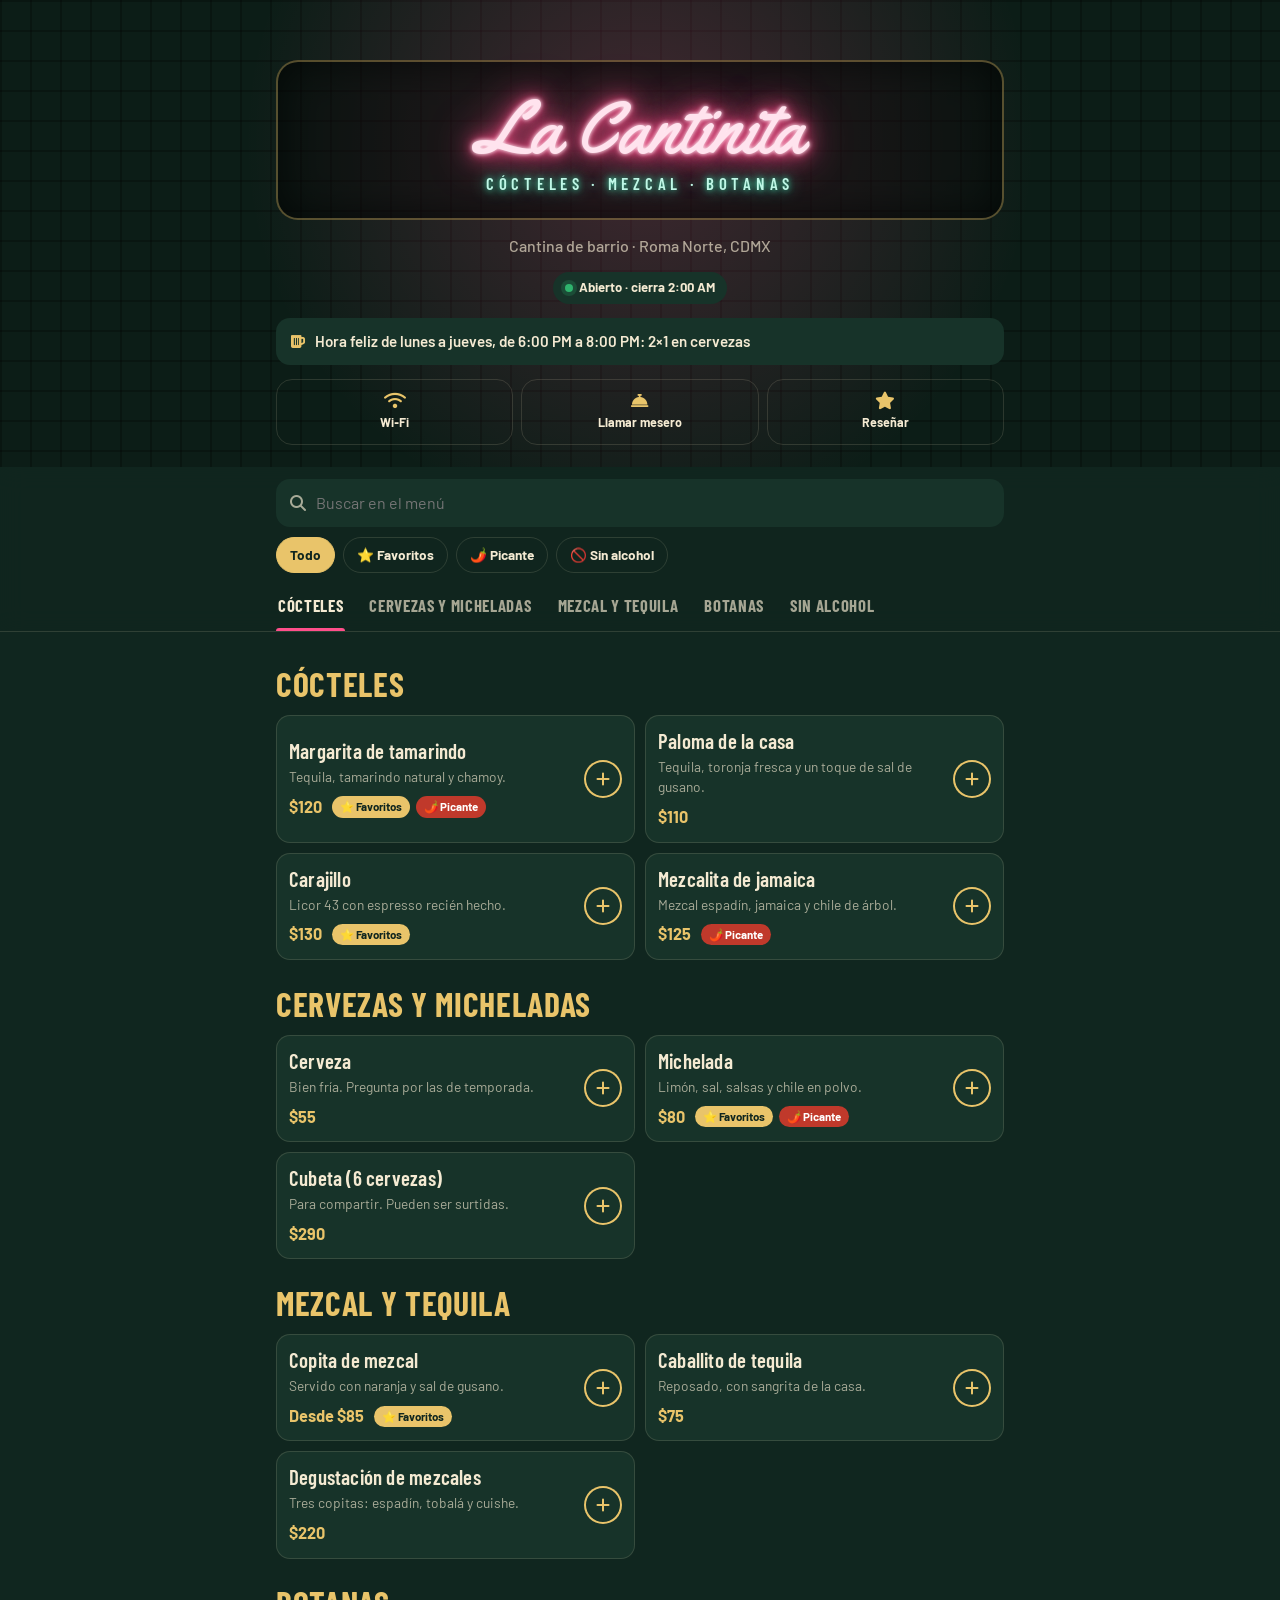
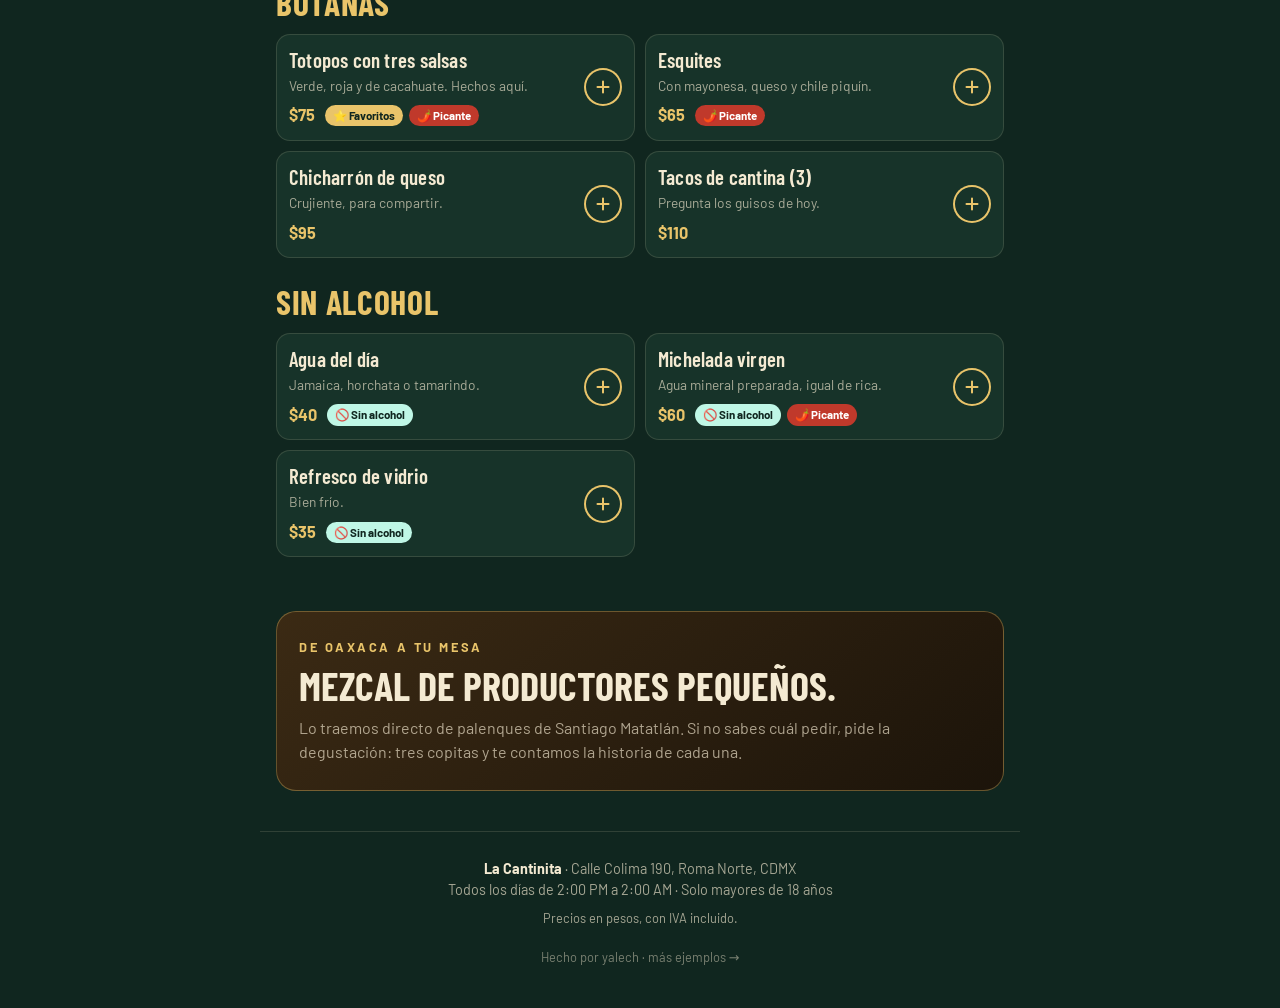
==== commit b3e5daf9: "Tipografías desde el propio sitio y precargadas (assets/fuentes/actualizar.py): la página ya no brin" ====
--- a/bar/index.html
+++ b/bar/index.html
@@ -16,12 +16,17 @@
   <meta property="og:image:height" content="630" />
   <meta name="twitter:card" content="summary_large_image" />
   <link rel="icon" href="favicon.svg" type="image/svg+xml" />
-
-  <link rel="preconnect" href="https://fonts.googleapis.com" />
-  <link rel="preconnect" href="https://fonts.gstatic.com" crossorigin />
-  <link href="https://fonts.googleapis.com/css2?family=Yellowtail&family=Barlow+Condensed:wght@500;600;700&family=Barlow:wght@400;500;600;700&display=swap" rel="stylesheet" />
-  <link rel="stylesheet" href="../assets/iconos/iconos.css?v=1" />
-  <link rel="stylesheet" href="../base.css?v=3" />
+  <link rel="preload" href="../assets/fuentes/barlow-latin-4f0f26f1.woff2" as="font" type="font/woff2" crossorigin />
+  <link rel="preload" href="../assets/fuentes/barlow-latin-ad8e9490.woff2" as="font" type="font/woff2" crossorigin />
+  <link rel="preload" href="../assets/fuentes/barlow-latin-800311e3.woff2" as="font" type="font/woff2" crossorigin />
+  <link rel="preload" href="../assets/fuentes/barlow-latin-25ba8a97.woff2" as="font" type="font/woff2" crossorigin />
+  <link rel="preload" href="../assets/fuentes/barlow-condensed-latin-fe2f6553.woff2" as="font" type="font/woff2" crossorigin />
+  <link rel="preload" href="../assets/fuentes/barlow-condensed-latin-0a7db401.woff2" as="font" type="font/woff2" crossorigin />
+  <link rel="preload" href="../assets/fuentes/barlow-condensed-latin-05ba48a1.woff2" as="font" type="font/woff2" crossorigin />
+  <link rel="preload" href="../assets/fuentes/yellowtail-latin-9f39f63a.woff2" as="font" type="font/woff2" crossorigin />
+  <link rel="stylesheet" href="../assets/fuentes/yellowtail-barlowcondensed-barlow-fb9365.css" />
+  <link rel="stylesheet" href="../assets/iconos/iconos.css?v=2" />
+  <link rel="stylesheet" href="../base.css?v=5" />
   <link rel="stylesheet" href="styles.css?v=1" />
 </head>
 <body>
--- a/assets/fuentes/yellowtail-barlowcondensed-barlow-fb9365.css
+++ b/assets/fuentes/yellowtail-barlowcondensed-barlow-fb9365.css
@@ -0,0 +1,131 @@
+/* Tipografías de Google Fonts (licencia SIL OFL), servidas desde este sitio.
+ * Origen: https://fonts.googleapis.com/css2?family=Yellowtail&family=Barlow+Condensed:wght@500;600;700&family=Barlow:wght@400;500;600;700&display=swap
+ * Solo los juegos latin y latin-ext. Se genera con fuentes.py; no editar a mano. */
+@font-face {
+  font-family: 'Barlow';
+  font-style: normal;
+  font-weight: 400;
+  font-display: swap;
+  src: url(barlow-latin-ext-496c8946.woff2) format('woff2');
+  unicode-range: U+0100-02BA, U+02BD-02C5, U+02C7-02CC, U+02CE-02D7, U+02DD-02FF, U+0304, U+0308, U+0329, U+1D00-1DBF, U+1E00-1E9F, U+1EF2-1EFF, U+2020, U+20A0-20AB, U+20AD-20C4, U+2113, U+2C60-2C7F, U+A720-A7FF;
+}
+@font-face {
+  font-family: 'Barlow';
+  font-style: normal;
+  font-weight: 400;
+  font-display: swap;
+  src: url(barlow-latin-4f0f26f1.woff2) format('woff2');
+  unicode-range: U+0000-00FF, U+0131, U+0152-0153, U+02BB-02BC, U+02C6, U+02DA, U+02DC, U+0304, U+0308, U+0329, U+2000-206F, U+20AC, U+2122, U+2191, U+2193, U+2212, U+2215, U+FEFF, U+FFFD;
+}
+@font-face {
+  font-family: 'Barlow';
+  font-style: normal;
+  font-weight: 500;
+  font-display: swap;
+  src: url(barlow-latin-ext-278f01db.woff2) format('woff2');
+  unicode-range: U+0100-02BA, U+02BD-02C5, U+02C7-02CC, U+02CE-02D7, U+02DD-02FF, U+0304, U+0308, U+0329, U+1D00-1DBF, U+1E00-1E9F, U+1EF2-1EFF, U+2020, U+20A0-20AB, U+20AD-20C4, U+2113, U+2C60-2C7F, U+A720-A7FF;
+}
+@font-face {
+  font-family: 'Barlow';
+  font-style: normal;
+  font-weight: 500;
+  font-display: swap;
+  src: url(barlow-latin-ad8e9490.woff2) format('woff2');
+  unicode-range: U+0000-00FF, U+0131, U+0152-0153, U+02BB-02BC, U+02C6, U+02DA, U+02DC, U+0304, U+0308, U+0329, U+2000-206F, U+20AC, U+2122, U+2191, U+2193, U+2212, U+2215, U+FEFF, U+FFFD;
+}
+@font-face {
+  font-family: 'Barlow';
+  font-style: normal;
+  font-weight: 600;
+  font-display: swap;
+  src: url(barlow-latin-ext-a0168553.woff2) format('woff2');
+  unicode-range: U+0100-02BA, U+02BD-02C5, U+02C7-02CC, U+02CE-02D7, U+02DD-02FF, U+0304, U+0308, U+0329, U+1D00-1DBF, U+1E00-1E9F, U+1EF2-1EFF, U+2020, U+20A0-20AB, U+20AD-20C4, U+2113, U+2C60-2C7F, U+A720-A7FF;
+}
+@font-face {
+  font-family: 'Barlow';
+  font-style: normal;
+  font-weight: 600;
+  font-display: swap;
+  src: url(barlow-latin-800311e3.woff2) format('woff2');
+  unicode-range: U+0000-00FF, U+0131, U+0152-0153, U+02BB-02BC, U+02C6, U+02DA, U+02DC, U+0304, U+0308, U+0329, U+2000-206F, U+20AC, U+2122, U+2191, U+2193, U+2212, U+2215, U+FEFF, U+FFFD;
+}
+@font-face {
+  font-family: 'Barlow';
+  font-style: normal;
+  font-weight: 700;
+  font-display: swap;
+  src: url(barlow-latin-ext-9a604c16.woff2) format('woff2');
+  unicode-range: U+0100-02BA, U+02BD-02C5, U+02C7-02CC, U+02CE-02D7, U+02DD-02FF, U+0304, U+0308, U+0329, U+1D00-1DBF, U+1E00-1E9F, U+1EF2-1EFF, U+2020, U+20A0-20AB, U+20AD-20C4, U+2113, U+2C60-2C7F, U+A720-A7FF;
+}
+@font-face {
+  font-family: 'Barlow';
+  font-style: normal;
+  font-weight: 700;
+  font-display: swap;
+  src: url(barlow-latin-25ba8a97.woff2) format('woff2');
+  unicode-range: U+0000-00FF, U+0131, U+0152-0153, U+02BB-02BC, U+02C6, U+02DA, U+02DC, U+0304, U+0308, U+0329, U+2000-206F, U+20AC, U+2122, U+2191, U+2193, U+2212, U+2215, U+FEFF, U+FFFD;
+}
+@font-face {
+  font-family: 'Barlow Condensed';
+  font-style: normal;
+  font-weight: 500;
+  font-display: swap;
+  src: url(barlow-condensed-latin-ext-ea79e585.woff2) format('woff2');
+  unicode-range: U+0100-02BA, U+02BD-02C5, U+02C7-02CC, U+02CE-02D7, U+02DD-02FF, U+0304, U+0308, U+0329, U+1D00-1DBF, U+1E00-1E9F, U+1EF2-1EFF, U+2020, U+20A0-20AB, U+20AD-20C4, U+2113, U+2C60-2C7F, U+A720-A7FF;
+}
+@font-face {
+  font-family: 'Barlow Condensed';
+  font-style: normal;
+  font-weight: 500;
+  font-display: swap;
+  src: url(barlow-condensed-latin-fe2f6553.woff2) format('woff2');
+  unicode-range: U+0000-00FF, U+0131, U+0152-0153, U+02BB-02BC, U+02C6, U+02DA, U+02DC, U+0304, U+0308, U+0329, U+2000-206F, U+20AC, U+2122, U+2191, U+2193, U+2212, U+2215, U+FEFF, U+FFFD;
+}
+@font-face {
+  font-family: 'Barlow Condensed';
+  font-style: normal;
+  font-weight: 600;
+  font-display: swap;
+  src: url(barlow-condensed-latin-ext-34541021.woff2) format('woff2');
+  unicode-range: U+0100-02BA, U+02BD-02C5, U+02C7-02CC, U+02CE-02D7, U+02DD-02FF, U+0304, U+0308, U+0329, U+1D00-1DBF, U+1E00-1E9F, U+1EF2-1EFF, U+2020, U+20A0-20AB, U+20AD-20C4, U+2113, U+2C60-2C7F, U+A720-A7FF;
+}
+@font-face {
+  font-family: 'Barlow Condensed';
+  font-style: normal;
+  font-weight: 600;
+  font-display: swap;
+  src: url(barlow-condensed-latin-0a7db401.woff2) format('woff2');
+  unicode-range: U+0000-00FF, U+0131, U+0152-0153, U+02BB-02BC, U+02C6, U+02DA, U+02DC, U+0304, U+0308, U+0329, U+2000-206F, U+20AC, U+2122, U+2191, U+2193, U+2212, U+2215, U+FEFF, U+FFFD;
+}
+@font-face {
+  font-family: 'Barlow Condensed';
+  font-style: normal;
+  font-weight: 700;
+  font-display: swap;
+  src: url(barlow-condensed-latin-ext-352c6063.woff2) format('woff2');
+  unicode-range: U+0100-02BA, U+02BD-02C5, U+02C7-02CC, U+02CE-02D7, U+02DD-02FF, U+0304, U+0308, U+0329, U+1D00-1DBF, U+1E00-1E9F, U+1EF2-1EFF, U+2020, U+20A0-20AB, U+20AD-20C4, U+2113, U+2C60-2C7F, U+A720-A7FF;
+}
+@font-face {
+  font-family: 'Barlow Condensed';
+  font-style: normal;
+  font-weight: 700;
+  font-display: swap;
+  src: url(barlow-condensed-latin-05ba48a1.woff2) format('woff2');
+  unicode-range: U+0000-00FF, U+0131, U+0152-0153, U+02BB-02BC, U+02C6, U+02DA, U+02DC, U+0304, U+0308, U+0329, U+2000-206F, U+20AC, U+2122, U+2191, U+2193, U+2212, U+2215, U+FEFF, U+FFFD;
+}
+@font-face {
+  font-family: 'Yellowtail';
+  font-style: normal;
+  font-weight: 400;
+  font-display: swap;
+  src: url(yellowtail-latin-ext-ec4d566a.woff2) format('woff2');
+  unicode-range: U+0100-02BA, U+02BD-02C5, U+02C7-02CC, U+02CE-02D7, U+02DD-02FF, U+0304, U+0308, U+0329, U+1D00-1DBF, U+1E00-1E9F, U+1EF2-1EFF, U+2020, U+20A0-20AB, U+20AD-20C4, U+2113, U+2C60-2C7F, U+A720-A7FF;
+}
+@font-face {
+  font-family: 'Yellowtail';
+  font-style: normal;
+  font-weight: 400;
+  font-display: swap;
+  src: url(yellowtail-latin-9f39f63a.woff2) format('woff2');
+  unicode-range: U+0000-00FF, U+0131, U+0152-0153, U+02BB-02BC, U+02C6, U+02DA, U+02DC, U+0304, U+0308, U+0329, U+2000-206F, U+20AC, U+2122, U+2191, U+2193, U+2212, U+2215, U+FEFF, U+FFFD;
+}
--- a/assets/iconos/iconos.css
+++ b/assets/iconos/iconos.css
@@ -1,9 +1,45 @@
-/*!
- * Font Awesome Free 6.5.1 by @fontawesome - https://fontawesome.com
- * License - https://fontawesome.com/license/free (Icons: CC BY 4.0, Fonts: SIL OFL 1.1, Code: MIT License)
- * Copyright 2023 Fonticons, Inc.
- */
-/* Versión ligera para yalech: solo los íconos que usan los ejemplos (se genera con iconos.py; no editar a mano). */
+/* Íconos: Font Awesome Free 6.5.1 (https://fontawesome.com), recortado a los que usa este sitio.
+ * Licencia: íconos CC BY 4.0, fuentes SIL OFL 1.1, código MIT. Copyright 2023 Fonticons, Inc.
+ * Generado con assets/iconos/actualizar.py; no lo edites a mano. */
+@font-face { font-family: 'Font Awesome 6 Free'; font-style: normal; font-weight: 900; font-display: block; src: url("solid.woff2?v=ec02e98f") format("woff2"); }
+@font-face { font-family: 'Font Awesome 6 Free'; font-style: normal; font-weight: 400; font-display: block; src: url("regular.woff2?v=251178c4") format("woff2"); }
+@font-face { font-family: 'Font Awesome 6 Brands'; font-style: normal; font-weight: 400; font-display: block; src: url("brands.woff2?v=27e3b55a") format("woff2"); }
 
-.fa{font-family:var(--fa-style-family,"Font Awesome 6 Free");font-weight:var(--fa-style,900)}.fa,.fa-brands,.fa-classic,.fa-regular,.fa-sharp,.fa-solid,.fab,.far,.fas{-moz-osx-font-smoothing:grayscale;-webkit-font-smoothing:antialiased;display:var(--fa-display,inline-block);font-style:normal;font-variant:normal;line-height:1;text-rendering:auto}.fa-classic,.fa-regular,.fa-solid,.far,.fas{font-family:"Font Awesome 6 Free"}.fa-brands,.fab{font-family:"Font Awesome 6 Brands"}.fa-1x{font-size:1em}.fa-2x{font-size:2em}.fa-3x{font-size:3em}.fa-4x{font-size:4em}.fa-5x{font-size:5em}.fa-6x{font-size:6em}.fa-7x{font-size:7em}.fa-8x{font-size:8em}.fa-9x{font-size:9em}.fa-10x{font-size:10em}.fa-2xs{font-size:.625em;line-height:.1em;vertical-align:.225em}.fa-xs{font-size:.75em;line-height:.08333em;vertical-align:.125em}.fa-sm{font-size:.875em;line-height:.07143em;vertical-align:.05357em}.fa-lg{font-size:1.25em;line-height:.05em;vertical-align:-.075em}.fa-xl{font-size:1.5em;line-height:.04167em;vertical-align:-.125em}.fa-2xl{font-size:2em;line-height:.03125em;vertical-align:-.1875em}.fa-fw{text-align:center;width:1.25em}.fa-ul{list-style-type:none;margin-left:var(--fa-li-margin,2.5em);padding-left:0}.fa-ul>li{position:relative}.fa-li{left:calc(var(--fa-li-width, 2em)*-1);position:absolute;text-align:center;width:var(--fa-li-width,2em);line-height:inherit}.fa-border{border-radius:var(--fa-border-radius,.1em);border:var(--fa-border-width,.08em) var(--fa-border-style,solid) var(--fa-border-color,#eee);padding:var(--fa-border-padding,.2em .25em .15em)}.fa-pull-left{float:left;margin-right:var(--fa-pull-margin,.3em)}.fa-pull-right{float:right;margin-left:var(--fa-pull-margin,.3em)}.fa-beat{-webkit-animation-name:fa-beat;animation-name:fa-beat;-webkit-animation-delay:var(--fa-animation-delay,0s);animation-delay:var(--fa-animation-delay,0s);-webkit-animation-direction:var(--fa-animation-direction,normal);animation-direction:var(--fa-animation-direction,normal);-webkit-animation-duration:var(--fa-animation-duration,1s);animation-duration:var(--fa-animation-duration,1s);-webkit-animation-iteration-count:var(--fa-animation-iteration-count,infinite);animation-iteration-count:var(--fa-animation-iteration-count,infinite);-webkit-animation-timing-function:var(--fa-animation-timing,ease-in-out);animation-timing-function:var(--fa-animation-timing,ease-in-out)}.fa-bounce{-webkit-animation-name:fa-bounce;animation-name:fa-bounce;-webkit-animation-delay:var(--fa-animation-delay,0s);animation-delay:var(--fa-animation-delay,0s);-webkit-animation-direction:var(--fa-animation-direction,normal);animation-direction:var(--fa-animation-direction,normal);-webkit-animation-duration:var(--fa-animation-duration,1s);animation-duration:var(--fa-animation-duration,1s);-webkit-animation-iteration-count:var(--fa-animation-iteration-count,infinite);animation-iteration-count:var(--fa-animation-iteration-count,infinite);-webkit-animation-timing-function:var(--fa-animation-timing,cubic-bezier(.28,.84,.42,1));animation-timing-function:var(--fa-animation-timing,cubic-bezier(.28,.84,.42,1))}.fa-fade{-webkit-animation-name:fa-fade;animation-name:fa-fade;-webkit-animation-iteration-count:var(--fa-animation-iteration-count,infinite);animation-iteration-count:var(--fa-animation-iteration-count,infinite);-webkit-animation-timing-function:var(--fa-animation-timing,cubic-bezier(.4,0,.6,1));animation-timing-function:var(--fa-animation-timing,cubic-bezier(.4,0,.6,1))}.fa-beat-fade,.fa-fade{-webkit-animation-delay:var(--fa-animation-delay,0s);animation-delay:var(--fa-animation-delay,0s);-webkit-animation-direction:var(--fa-animation-direction,normal);animation-direction:var(--fa-animation-direction,normal);-webkit-animation-duration:var(--fa-animation-duration,1s);animation-duration:var(--fa-animation-duration,1s)}.fa-beat-fade{-webkit-animation-name:fa-beat-fade;animation-name:fa-beat-fade;-webkit-animation-iteration-count:var(--fa-animation-iteration-count,infinite);animation-iteration-count:var(--fa-animation-iteration-count,infinite);-webkit-animation-timing-function:var(--fa-animation-timing,cubic-bezier(.4,0,.6,1));animation-timing-function:var(--fa-animation-timing,cubic-bezier(.4,0,.6,1))}.fa-flip{-webkit-animation-name:fa-flip;animation-name:fa-flip;-webkit-animation-delay:var(--fa-animation-delay,0s);animation-delay:var(--fa-animation-delay,0s);-webkit-animation-direction:var(--fa-animation-direction,normal);animation-direction:var(--fa-animation-direction,normal);-webkit-animation-duration:var(--fa-animation-duration,1s);animation-duration:var(--fa-animation-duration,1s);-webkit-animation-iteration-count:var(--fa-animation-iteration-count,infinite);animation-iteration-count:var(--fa-animation-iteration-count,infinite);-webkit-animation-timing-function:var(--fa-animation-timing,ease-in-out);animation-timing-function:var(--fa-animation-timing,ease-in-out)}.fa-shake{-webkit-animation-name:fa-shake;animation-name:fa-shake;-webkit-animation-duration:var(--fa-animation-duration,1s);animation-duration:var(--fa-animation-duration,1s);-webkit-animation-iteration-count:var(--fa-animation-iteration-count,infinite);animation-iteration-count:var(--fa-animation-iteration-count,infinite);-webkit-animation-timing-function:var(--fa-animation-timing,linear);animation-timing-function:var(--fa-animation-timing,linear)}.fa-shake,.fa-spin{-webkit-animation-delay:var(--fa-animation-delay,0s);animation-delay:var(--fa-animation-delay,0s);-webkit-animation-direction:var(--fa-animation-direction,normal);animation-direction:var(--fa-animation-direction,normal)}.fa-spin{-webkit-animation-name:fa-spin;animation-name:fa-spin;-webkit-animation-duration:var(--fa-animation-duration,2s);animation-duration:var(--fa-animation-duration,2s);-webkit-animation-iteration-count:var(--fa-animation-iteration-count,infinite);animation-iteration-count:var(--fa-animation-iteration-count,infinite);-webkit-animation-timing-function:var(--fa-animation-timing,linear);animation-timing-function:var(--fa-animation-timing,linear)}.fa-spin-reverse{--fa-animation-direction:reverse}.fa-pulse,.fa-spin-pulse{-webkit-animation-name:fa-spin;animation-name:fa-spin;-webkit-animation-direction:var(--fa-animation-direction,normal);animation-direction:var(--fa-animation-direction,normal);-webkit-animation-duration:var(--fa-animation-duration,1s);animation-duration:var(--fa-animation-duration,1s);-webkit-animation-iteration-count:var(--fa-animation-iteration-count,infinite);animation-iteration-count:var(--fa-animation-iteration-count,infinite);-webkit-animation-timing-function:var(--fa-animation-timing,steps(8));animation-timing-function:var(--fa-animation-timing,steps(8))}@media (prefers-reduced-motion:reduce){.fa-beat,.fa-beat-fade,.fa-bounce,.fa-fade,.fa-flip,.fa-pulse,.fa-shake,.fa-spin,.fa-spin-pulse{-webkit-animation-delay:-1ms;animation-delay:-1ms;-webkit-animation-duration:1ms;animation-duration:1ms;-webkit-animation-iteration-count:1;animation-iteration-count:1;-webkit-transition-delay:0s;transition-delay:0s;-webkit-transition-duration:0s;transition-duration:0s}}@-webkit-keyframes fa-beat{0%,90%{-webkit-transform:scale(1);transform:scale(1)}45%{-webkit-transform:scale(var(--fa-beat-scale,1.25));transform:scale(var(--fa-beat-scale,1.25))}}@keyframes fa-beat{0%,90%{-webkit-transform:scale(1);transform:scale(1)}45%{-webkit-transform:scale(var(--fa-beat-scale,1.25));transform:scale(var(--fa-beat-scale,1.25))}}@-webkit-keyframes fa-bounce{0%{-webkit-transform:scale(1) translateY(0);transform:scale(1) translateY(0)}10%{-webkit-transform:scale(var(--fa-bounce-start-scale-x,1.1),var(--fa-bounce-start-scale-y,.9)) translateY(0);transform:scale(var(--fa-bounce-start-scale-x,1.1),var(--fa-bounce-start-scale-y,.9)) translateY(0)}30%{-webkit-transform:scale(var(--fa-bounce-jump-scale-x,.9),var(--fa-bounce-jump-scale-y,1.1)) translateY(var(--fa-bounce-height,-.5em));transform:scale(var(--fa-bounce-jump-scale-x,.9),var(--fa-bounce-jump-scale-y,1.1)) translateY(var(--fa-bounce-height,-.5em))}50%{-webkit-transform:scale(var(--fa-bounce-land-scale-x,1.05),var(--fa-bounce-land-scale-y,.95)) translateY(0);transform:scale(var(--fa-bounce-land-scale-x,1.05),var(--fa-bounce-land-scale-y,.95)) translateY(0)}57%{-webkit-transform:scale(1) translateY(var(--fa-bounce-rebound,-.125em));transform:scale(1) translateY(var(--fa-bounce-rebound,-.125em))}64%{-webkit-transform:scale(1) translateY(0);transform:scale(1) translateY(0)}to{-webkit-transform:scale(1) translateY(0);transform:scale(1) translateY(0)}}@keyframes fa-bounce{0%{-webkit-transform:scale(1) translateY(0);transform:scale(1) translateY(0)}10%{-webkit-transform:scale(var(--fa-bounce-start-scale-x,1.1),var(--fa-bounce-start-scale-y,.9)) translateY(0);transform:scale(var(--fa-bounce-start-scale-x,1.1),var(--fa-bounce-start-scale-y,.9)) translateY(0)}30%{-webkit-transform:scale(var(--fa-bounce-jump-scale-x,.9),var(--fa-bounce-jump-scale-y,1.1)) translateY(var(--fa-bounce-height,-.5em));transform:scale(var(--fa-bounce-jump-scale-x,.9),var(--fa-bounce-jump-scale-y,1.1)) translateY(var(--fa-bounce-height,-.5em))}50%{-webkit-transform:scale(var(--fa-bounce-land-scale-x,1.05),var(--fa-bounce-land-scale-y,.95)) translateY(0);transform:scale(var(--fa-bounce-land-scale-x,1.05),var(--fa-bounce-land-scale-y,.95)) translateY(0)}57%{-webkit-transform:scale(1) translateY(var(--fa-bounce-rebound,-.125em));transform:scale(1) translateY(var(--fa-bounce-rebound,-.125em))}64%{-webkit-transform:scale(1) translateY(0);transform:scale(1) translateY(0)}to{-webkit-transform:scale(1) translateY(0);transform:scale(1) translateY(0)}}@-webkit-keyframes fa-fade{50%{opacity:var(--fa-fade-opacity,.4)}}@keyframes fa-fade{50%{opacity:var(--fa-fade-opacity,.4)}}@-webkit-keyframes fa-beat-fade{0%,to{opacity:var(--fa-beat-fade-opacity,.4);-webkit-transform:scale(1);transform:scale(1)}50%{opacity:1;-webkit-transform:scale(var(--fa-beat-fade-scale,1.125));transform:scale(var(--fa-beat-fade-scale,1.125))}}@keyframes fa-beat-fade{0%,to{opacity:var(--fa-beat-fade-opacity,.4);-webkit-transform:scale(1);transform:scale(1)}50%{opacity:1;-webkit-transform:scale(var(--fa-beat-fade-scale,1.125));transform:scale(var(--fa-beat-fade-scale,1.125))}}@-webkit-keyframes fa-flip{50%{-webkit-transform:rotate3d(var(--fa-flip-x,0),var(--fa-flip-y,1),var(--fa-flip-z,0),var(--fa-flip-angle,-180deg));transform:rotate3d(var(--fa-flip-x,0),var(--fa-flip-y,1),var(--fa-flip-z,0),var(--fa-flip-angle,-180deg))}}@keyframes fa-flip{50%{-webkit-transform:rotate3d(var(--fa-flip-x,0),var(--fa-flip-y,1),var(--fa-flip-z,0),var(--fa-flip-angle,-180deg));transform:rotate3d(var(--fa-flip-x,0),var(--fa-flip-y,1),var(--fa-flip-z,0),var(--fa-flip-angle,-180deg))}}@-webkit-keyframes fa-shake{0%{-webkit-transform:rotate(-15deg);transform:rotate(-15deg)}4%{-webkit-transform:rotate(15deg);transform:rotate(15deg)}8%,24%{-webkit-transform:rotate(-18deg);transform:rotate(-18deg)}12%,28%{-webkit-transform:rotate(18deg);transform:rotate(18deg)}16%{-webkit-transform:rotate(-22deg);transform:rotate(-22deg)}20%{-webkit-transform:rotate(22deg);transform:rotate(22deg)}32%{-webkit-transform:rotate(-12deg);transform:rotate(-12deg)}36%{-webkit-transform:rotate(12deg);transform:rotate(12deg)}40%,to{-webkit-transform:rotate(0deg);transform:rotate(0deg)}}@keyframes fa-shake{0%{-webkit-transform:rotate(-15deg);transform:rotate(-15deg)}4%{-webkit-transform:rotate(15deg);transform:rotate(15deg)}8%,24%{-webkit-transform:rotate(-18deg);transform:rotate(-18deg)}12%,28%{-webkit-transform:rotate(18deg);transform:rotate(18deg)}16%{-webkit-transform:rotate(-22deg);transform:rotate(-22deg)}20%{-webkit-transform:rotate(22deg);transform:rotate(22deg)}32%{-webkit-transform:rotate(-12deg);transform:rotate(-12deg)}36%{-webkit-transform:rotate(12deg);transform:rotate(12deg)}40%,to{-webkit-transform:rotate(0deg);transform:rotate(0deg)}}@-webkit-keyframes fa-spin{0%{-webkit-transform:rotate(0deg);transform:rotate(0deg)}to{-webkit-transform:rotate(1turn);transform:rotate(1turn)}}@keyframes fa-spin{0%{-webkit-transform:rotate(0deg);transform:rotate(0deg)}to{-webkit-transform:rotate(1turn);transform:rotate(1turn)}}.fa-rotate-90{-webkit-transform:rotate(90deg);transform:rotate(90deg)}.fa-rotate-180{-webkit-transform:rotate(180deg);transform:rotate(180deg)}.fa-rotate-270{-webkit-transform:rotate(270deg);transform:rotate(270deg)}.fa-flip-horizontal{-webkit-transform:scaleX(-1);transform:scaleX(-1)}.fa-flip-vertical{-webkit-transform:scaleY(-1);transform:scaleY(-1)}.fa-flip-both,.fa-flip-horizontal.fa-flip-vertical{-webkit-transform:scale(-1);transform:scale(-1)}.fa-rotate-by{-webkit-transform:rotate(var(--fa-rotate-angle,none));transform:rotate(var(--fa-rotate-angle,none))}.fa-stack{display:inline-block;height:2em;line-height:2em;position:relative;vertical-align:middle;width:2.5em}.fa-stack-1x,.fa-stack-2x{left:0;position:absolute;text-align:center;width:100%;z-index:var(--fa-stack-z-index,auto)}.fa-stack-1x{line-height:inherit}.fa-stack-2x{font-size:2em}.fa-inverse{color:var(--fa-inverse,#fff)}.fa-trash-can:before{content:"\f2ed"}.fa-stethoscope:before{content:"\f0f1"}.fa-file-lines:before{content:"\f15c"}.fa-ring:before{content:"\f70b"}.fa-calendar-days:before{content:"\f073"}.fa-door-open:before{content:"\f52b"}.fa-soap:before{content:"\e06e"}.fa-face-smile-beam:before{content:"\f5b8"}.fa-flag-checkered:before{content:"\f11e"}.fa-beer-mug-empty:before{content:"\f0fc"}.fa-fire-flame-simple:before{content:"\f46a"}.fa-address-book:before{content:"\f2b9"}.fa-comments:before{content:"\f086"}.fa-clipboard-list:before{content:"\f46d"}.fa-truck-ramp-box:before{content:"\f4de"}.fa-toggle-off:before{content:"\f204"}.fa-paw:before{content:"\f1b0"}.fa-cloud:before{content:"\f0c2"}.fa-bell-concierge:before{content:"\f562"}.fa-people-arrows:before{content:"\e068"}.fa-scissors:before{content:"\f0c4"}.fa-laptop-code:before{content:"\f5fc"}.fa-bars:before{content:"\f0c9"}.fa-heart-crack:before{content:"\f7a9"}.fa-lightbulb:before{content:"\f0eb"}.fa-fire-burner:before{content:"\e4f1"}.fa-flag:before{content:"\f024"}.fa-volume-low:before{content:"\f027"}.fa-circle-dot:before{content:"\f192"}.fa-campground:before{content:"\f6bb"}.fa-paintbrush:before{content:"\f1fc"}.fa-lock:before{content:"\f023"}.fa-tree:before{content:"\f1bb"}.fa-car-side:before{content:"\f5e4"}.fa-share-nodes:before{content:"\f1e0"}.fa-hourglass-half:before{content:"\f252"}.fa-microscope:before{content:"\f610"}.fa-sink:before{content:"\e06d"}.fa-bag-shopping:before{content:"\f290"}.fa-users:before{content:"\f0c0"}.fa-hand:before{content:"\f256"}.fa-plug:before{content:"\f1e6"}.fa-tooth:before{content:"\f5c9"}.fa-bicycle:before{content:"\f206"}.fa-truck-medical:before{content:"\f0f9"}.fa-school:before{content:"\f549"}.fa-money-bill:before{content:"\f0d6"}.fa-chart-simple:before{content:"\e473"}.fa-wand-magic-sparkles:before{content:"\e2ca"}.fa-user:before{content:"\f007"}.fa-van-shuttle:before{content:"\f5b6"}.fa-key:before{content:"\f084"}.fa-globe:before{content:"\f0ac"}.fa-location-arrow:before{content:"\f124"}.fa-money-bill-wave:before{content:"\f53a"}.fa-star:before{content:"\f005"}.fa-cross:before{content:"\f654"}.fa-box:before{content:"\f466"}.fa-shapes:before{content:"\f61f"}.fa-person-breastfeeding:before{content:"\e53a"}.fa-heart-pulse:before{content:"\f21e"}.fa-temperature-high:before{content:"\f769"}.fa-crown:before{content:"\f521"}.fa-user-group:before{content:"\f500"}.fa-fire:before{content:"\f06d"}.fa-pepper-hot:before{content:"\f816"}.fa-champagne-glasses:before{content:"\f79f"}.fa-wifi:before{content:"\f1eb"}.fa-bath:before{content:"\f2cd"}.fa-mug-hot:before{content:"\f7b6"}.fa-gift:before{content:"\f06b"}.fa-rotate-left:before{content:"\f2ea"}.fa-table-columns:before{content:"\f0db"}.fa-handshake:before{content:"\f2b5"}.fa-chair:before{content:"\f6c0"}.fa-circle-check:before{content:"\f058"}.fa-user-tie:before{content:"\f508"}.fa-certificate:before{content:"\f0a3"}.fa-box-open:before{content:"\f49e"}.fa-spa:before{content:"\f5bb"}.fa-diamond-turn-right:before{content:"\f5eb"}.fa-seedling:before{content:"\f4d8"}.fa-left-right:before{content:"\f337"}.fa-bowl-food:before{content:"\e4c6"}.fa-children:before{content:"\e4e1"}.fa-shield-halved:before{content:"\f3ed"}.fa-couch:before{content:"\f4b8"}.fa-church:before{content:"\f51d"}.fa-snowflake:before{content:"\f2dc"}.fa-question:before{content:"\3f"}.fa-file-signature:before{content:"\f573"}.fa-hand-holding-heart:before{content:"\f4be"}.fa-leaf:before{content:"\f06c"}.fa-arrow-right:before{content:"\f061"}.fa-cash-register:before{content:"\f788"}.fa-screwdriver-wrench:before{content:"\f7d9"}.fa-heart:before{content:"\f004"}.fa-bottle-water:before{content:"\e4c5"}.fa-kitchen-set:before{content:"\e51a"}.fa-cube:before{content:"\f1b2"}.fa-shield-dog:before{content:"\e573"}.fa-circle:before{content:"\f111"}.fa-user-astronaut:before{content:"\f4fb"}.fa-wallet:before{content:"\f555"}.fa-wrench:before{content:"\f0ad"}.fa-cat:before{content:"\f6be"}.fa-tags:before{content:"\f02c"}.fa-square-parking:before{content:"\f540"}.fa-faucet-drip:before{content:"\e006"}.fa-eye:before{content:"\f06e"}.fa-user-slash:before{content:"\f506"}.fa-pen:before{content:"\f304"}.fa-house-chimney:before{content:"\e3af"}.fa-comment-dots:before{content:"\f4ad"}.fa-phone:before{content:"\f095"}.fa-child-reaching:before{content:"\e59d"}.fa-door-closed:before{content:"\f52a"}.fa-shirt:before{content:"\f553"}.fa-headphones:before{content:"\f025"}.fa-arrow-left:before{content:"\f060"}.fa-table-cells:before{content:"\f00a"}.fa-person-dress:before{content:"\f182"}.fa-phone-volume:before{content:"\f2a0"}.fa-tag:before{content:"\f02b"}.fa-cake-candles:before{content:"\f1fd"}.fa-envelope:before{content:"\f0e0"}.fa-circle-info:before{content:"\f05a"}.fa-camera:before{content:"\f030"}.fa-hand-holding-droplet:before{content:"\f4c1"}.fa-calendar-check:before{content:"\f274"}.fa-truck:before{content:"\f0d1"}.fa-tent:before{content:"\e57d"}.fa-cookie:before{content:"\f563"}.fa-dumbbell:before{content:"\f44b"}.fa-calendar-plus:before{content:"\f271"}.fa-minus:before{content:"\f068"}.fa-clock:before{content:"\f017"}.fa-keyboard:before{content:"\f11c"}.fa-flask:before{content:"\f0c3"}.fa-ticket:before{content:"\f145"}.fa-power-off:before{content:"\f011"}.fa-id-card:before{content:"\f2c2"}.fa-utensils:before{content:"\f2e7"}.fa-bolt:before{content:"\f0e7"}.fa-toilet:before{content:"\f7d8"}.fa-sun:before{content:"\f185"}.fa-grip-lines:before{content:"\f7a4"}.fa-credit-card:before{content:"\f09d"}.fa-car:before{content:"\f1b9"}.fa-mountain-sun:before{content:"\e52f"}.fa-bed:before{content:"\f236"}.fa-podcast:before{content:"\f2ce"}.fa-location-dot:before{content:"\f3c5"}.fa-person-swimming:before{content:"\f5c4"}.fa-arrow-down:before{content:"\f063"}.fa-droplet:before{content:"\f043"}.fa-earth-americas:before{content:"\f57d"}.fa-dove:before{content:"\f4ba"}.fa-socks:before{content:"\f696"}.fa-envelope-open-text:before{content:"\f658"}.fa-boxes-stacked:before{content:"\f468"}.fa-link:before{content:"\f0c1"}.fa-play:before{content:"\f04b"}.fa-magnifying-glass:before{content:"\f002"}.fa-file-pen:before{content:"\f31c"}.fa-receipt:before{content:"\f543"}.fa-chevron-down:before{content:"\f078"}.fa-list-check:before{content:"\f0ae"}.fa-wind:before{content:"\f72e"}.fa-truck-fast:before{content:"\f48b"}.fa-fish:before{content:"\f578"}.fa-copy:before{content:"\f0c5"}.fa-plus:before{content:"\2b"}.fa-xmark:before{content:"\f00d"}.fa-baby:before{content:"\f77c"}.fa-ruler-combined:before{content:"\f546"}.fa-teeth:before{content:"\f62e"}.fa-map:before{content:"\f279"}.fa-rocket:before{content:"\f135"}.fa-store:before{content:"\f54e"}.fa-chevron-left:before{content:"\f053"}.fa-chevron-right:before{content:"\f054"}.fa-percent:before{content:"\25"}.fa-face-smile:before{content:"\f118"}.fa-person-praying:before{content:"\f683"}.fa-rotate:before{content:"\f2f1"}.fa-building:before{content:"\f1ad"}.fa-qrcode:before{content:"\f029"}.fa-clock-rotate-left:before{content:"\f1da"}.fa-pen-nib:before{content:"\f5ad"}.fa-dog:before{content:"\f6d3"}.fa-moon:before{content:"\f186"}.fa-music:before{content:"\f001"}.fa-shield-heart:before{content:"\e574"}.fa-fan:before{content:"\f863"}.fa-calendar:before{content:"\f133"}.fa-scale-balanced:before{content:"\f24e"}.fa-shower:before{content:"\f2cc"}.fa-user-plus:before{content:"\f234"}.fa-check:before{content:"\f00c"}.fa-briefcase:before{content:"\f0b1"}.fa-triangle-exclamation:before{content:"\f071"}.fa-life-ring:before{content:"\f1cd"}.fa-thumbs-up:before{content:"\f164"}.fa-file-invoice:before{content:"\f570"}.fa-syringe:before{content:"\f48e"}.fa-cloud-sun:before{content:"\f6c4"}.fa-bone:before{content:"\f5d7"}.fa-plane:before{content:"\f072"}.fa-print:before{content:"\f02f"}.fa-building-columns:before{content:"\f19c"}.fa-umbrella:before{content:"\f0e9"}.fa-video:before{content:"\f03d"}.fa-graduation-cap:before{content:"\f19d"}
-.fa-sr-only,.fa-sr-only-focusable:not(:focus),.sr-only,.sr-only-focusable:not(:focus){position:absolute;width:1px;height:1px;padding:0;margin:-1px;overflow:hidden;clip:rect(0,0,0,0);white-space:nowrap;border-width:0}:host,:root{--fa-style-family-brands:"Font Awesome 6 Brands";--fa-font-brands:normal 400 1em/1 "Font Awesome 6 Brands"}@font-face{font-family:"Font Awesome 6 Brands";font-style:normal;font-weight:400;font-display:block;src:url(./fa-brands-400.woff2) format("woff2")}.fa-brands,.fab{font-weight:400}.fa-linkedin-in:before{content:"\f0e1"}.fa-discord:before{content:"\f392"}.fa-apple:before{content:"\f179"}.fa-facebook-f:before{content:"\f39e"}.fa-spotify:before{content:"\f1bc"}.fa-tiktok:before{content:"\e07b"}.fa-twitch:before{content:"\f1e8"}.fa-instagram:before{content:"\f16d"}.fa-whatsapp:before{content:"\f232"}.fa-pinterest-p:before{content:"\f231"}.fa-github:before{content:"\f09b"}.fa-youtube:before{content:"\f167"}:host,:root{--fa-font-regular:normal 400 1em/1 "Font Awesome 6 Free"}@font-face{font-family:"Font Awesome 6 Free";font-style:normal;font-weight:400;font-display:block;src:url(./fa-regular-400.woff2) format("woff2")}.fa-regular,.far{font-weight:400}:host,:root{--fa-style-family-classic:"Font Awesome 6 Free";--fa-font-solid:normal 900 1em/1 "Font Awesome 6 Free"}@font-face{font-family:"Font Awesome 6 Free";font-style:normal;font-weight:900;font-display:block;src:url(./fa-solid-900.woff2) format("woff2")}.fa-solid,.fas{font-weight:900}
+.fa-solid, .fa-regular, .fa-brands {
+  -moz-osx-font-smoothing: grayscale; -webkit-font-smoothing: antialiased;
+  display: var(--fa-display, inline-block); font-style: normal; font-variant: normal;
+  line-height: 1; text-rendering: auto;
+}
+.fa-solid { font-family: 'Font Awesome 6 Free'; font-weight: 900; }
+.fa-regular { font-family: 'Font Awesome 6 Free'; font-weight: 400; }
+.fa-brands { font-family: 'Font Awesome 6 Brands'; font-weight: 400; }
+
+.fa-arrow-left::before { content: "\f060"; }
+.fa-arrow-right::before { content: "\f061"; }
+.fa-bag-shopping::before { content: "\f290"; }
+.fa-beer-mug-empty::before { content: "\f0fc"; }
+.fa-bell-concierge::before { content: "\f562"; }
+.fa-bolt::before { content: "\f0e7"; }
+.fa-chair::before { content: "\f6c0"; }
+.fa-check::before { content: "\f00c"; }
+.fa-chevron-left::before { content: "\f053"; }
+.fa-chevron-right::before { content: "\f054"; }
+.fa-envelope-open-text::before { content: "\f658"; }
+.fa-fish::before { content: "\f578"; }
+.fa-globe::before { content: "\f0ac"; }
+.fa-id-card::before { content: "\f2c2"; }
+.fa-laptop-code::before { content: "\f5fc"; }
+.fa-life-ring::before { content: "\f1cd"; }
+.fa-lightbulb::before { content: "\f0eb"; }
+.fa-link::before { content: "\f0c1"; }
+.fa-magnifying-glass::before { content: "\f002"; }
+.fa-minus::before { content: "\f068"; }
+.fa-plus::before { content: "\2b"; }
+.fa-print::before { content: "\f02f"; }
+.fa-qrcode::before { content: "\f029"; }
+.fa-rocket::before { content: "\f135"; }
+.fa-star::before { content: "\f005"; }
+.fa-utensils::before { content: "\f2e7"; }
+.fa-whatsapp::before { content: "\f232"; }
+.fa-wifi::before { content: "\f1eb"; }
+.fa-xmark::before { content: "\f00d"; }
--- a/base.css
+++ b/base.css
@@ -160,3 +160,6 @@
 
 /* El nombre del negocio es el título principal (h1) pero se ve como el logo de cada menú */
 :where(h1.logo) { margin: 0; font-weight: normal; }
+
+/* La carta la arma comun.js: mientras tanto se le reserva espacio para que lo de abajo no brinque */
+.menu:not(:has(*)) { min-height: 100vh; }
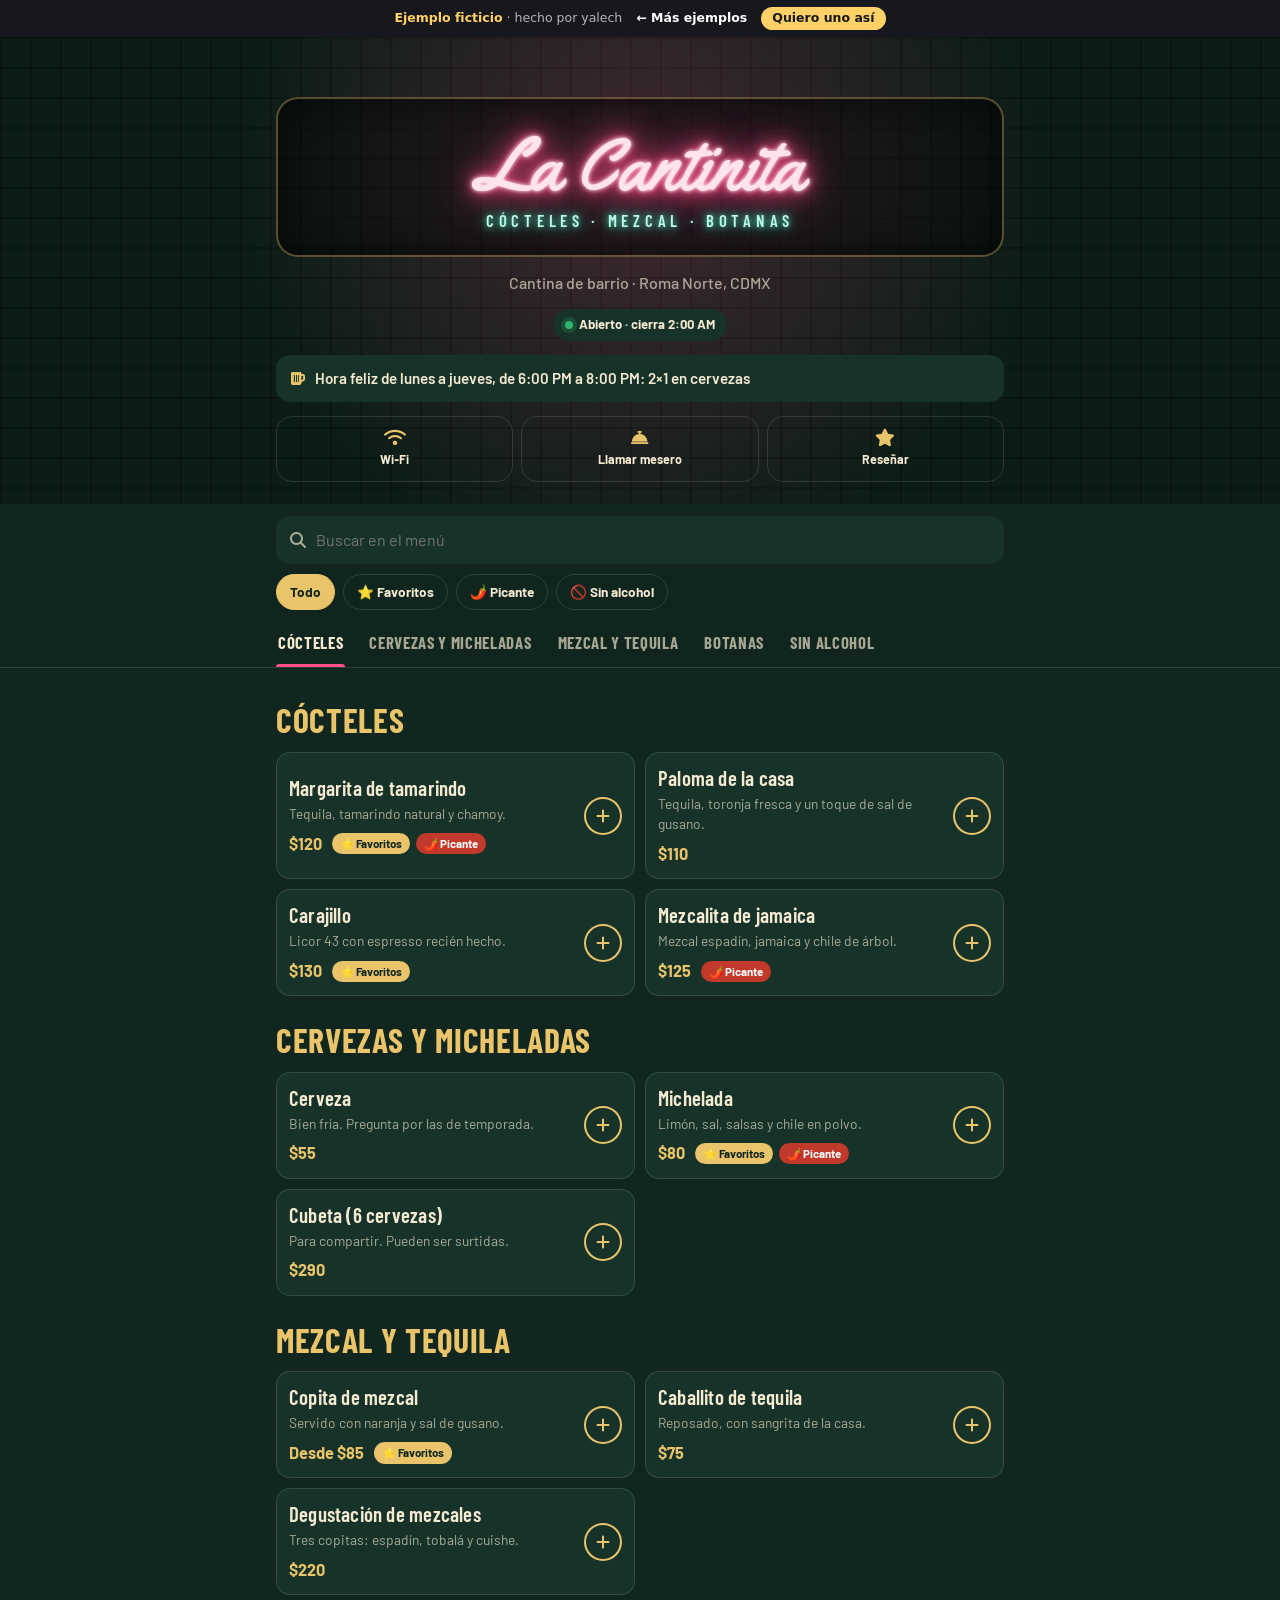
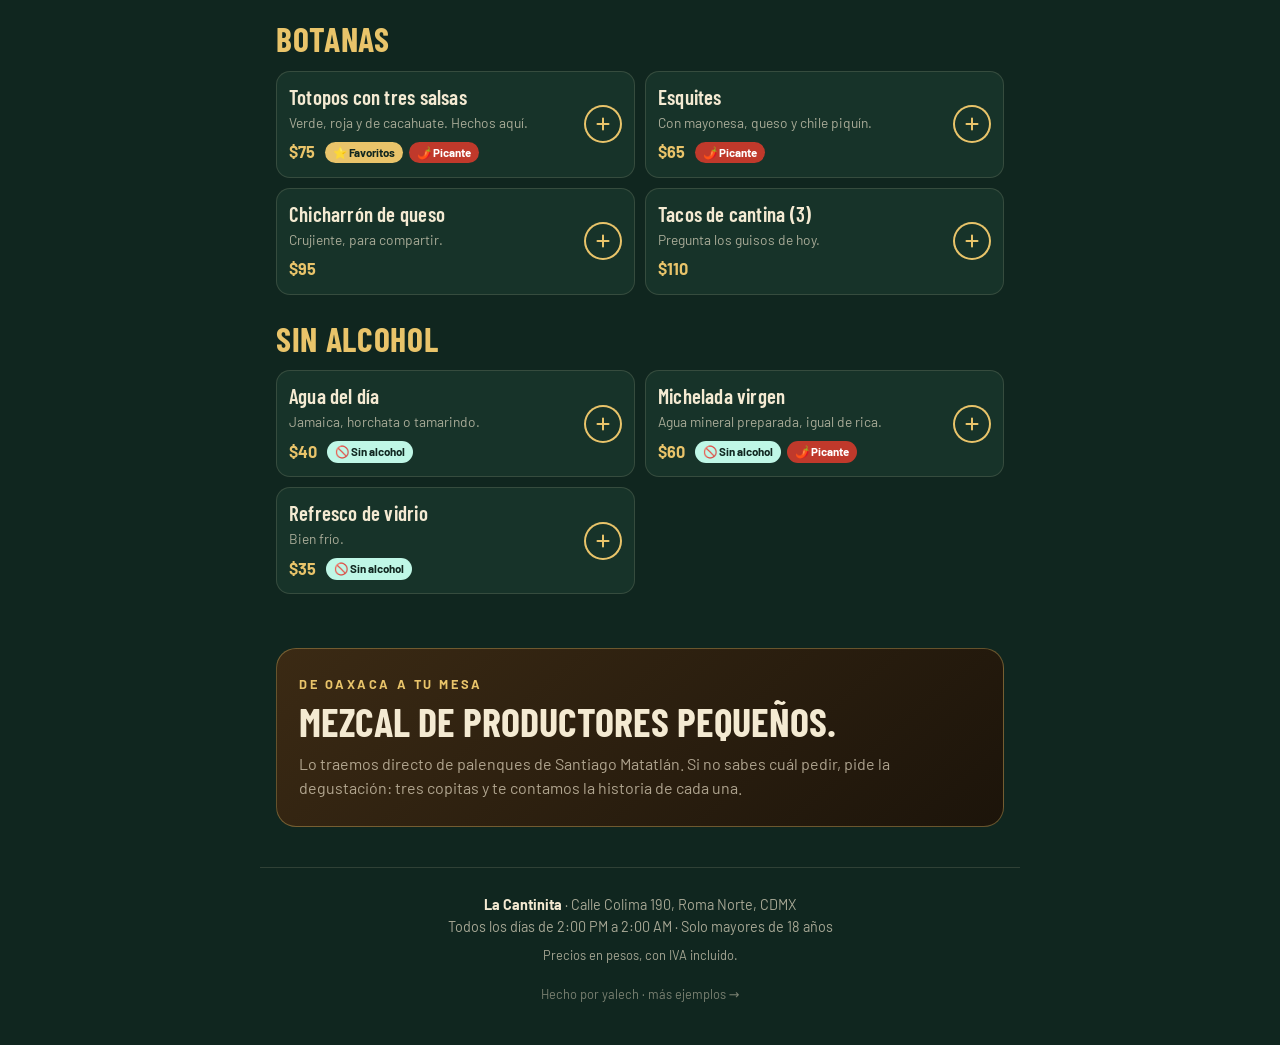
==== commit a24927a1: "Navegación más clara: los ejemplos se abren en la misma pestaña (el botón «atrás» funciona) y cada e" ====
--- a/bar/index.html
+++ b/bar/index.html
@@ -28,8 +28,15 @@
   <link rel="stylesheet" href="../assets/iconos/iconos.css?v=2" />
   <link rel="stylesheet" href="../base.css?v=5" />
   <link rel="stylesheet" href="styles.css?v=1" />
+  <link rel="stylesheet" href="../assets/muestra.css?v=4" />
 </head>
 <body>
+  <!-- Aviso de ejemplo (ficticio) con regreso y cotizador. Para un cliente real, borra este bloque. -->
+  <div class="mu-barra" role="note">
+    <span><strong>Ejemplo ficticio</strong><span class="mu-barra-quien"> · hecho por yalech</span></span>
+    <a href="../">← Más ejemplos</a>
+    <a class="mu-barra-cta" href="../?cotizar=menu&amp;ejemplo=Bar+%2F+cantina">Quiero uno así</a>
+  </div>
   <!-- Menú digital de ejemplo (cantina ficticia). Ilustrado con CSS: no usa fotos.
        Platillos, precios, horario y WhatsApp están en menu.js (el funcionamiento, en ../comun.js).
        El QR de cada mesa lleva su número: index.html?mesa=7 -->
@@ -153,7 +160,7 @@
   <script src="menu.js?v=1"></script>
   <script src="../comun.js?v=1"></script>
   <!-- Modo muestra (ejemplo ficticio). Para un cliente real, borra la siguiente línea. -->
-  <script src="../assets/muestra.js?v=2" data-servicio="menu" data-ejemplo="Bar / cantina" data-para="La Cantinita"></script>
+  <script src="../assets/muestra.js?v=4" data-servicio="menu" data-ejemplo="Bar / cantina" data-para="La Cantinita"></script>
   <script src="../assets/errores.js?v=1"></script>
 </body>
 </html>
--- a/assets/muestra.css
+++ b/assets/muestra.css
@@ -0,0 +1,70 @@
+/* Ventanita del modo muestra (ver assets/muestra.js; mismo archivo en los 7 repos). Colores neutros para que combine con cualquier plantilla. */
+.mu {
+  border: 0; padding: 0; margin: auto auto 0; width: 100%; max-width: 440px;
+  max-height: calc(100dvh - 24px); overflow: auto;
+  border-radius: 22px 22px 0 0; background: #fff; color: #17171a;
+  font: inherit; font-size: 16px; line-height: 1.45;
+  box-shadow: 0 -10px 40px rgba(0,0,0,.25);
+}
+.mu::backdrop { background: rgba(10,10,14,.55); backdrop-filter: blur(3px); }
+.mu[open] { animation: mu-up .32s cubic-bezier(.2,.8,.2,1); }
+@keyframes mu-up { from { transform: translateY(40px); opacity: 0; } }
+@media (min-width: 600px) {
+  .mu { margin: auto; border-radius: 22px; }
+}
+@media (prefers-reduced-motion: reduce) { .mu[open] { animation: none; } }
+
+.mu-inner { outline: none; position: relative; padding: 26px 22px 22px; }
+.mu-x {
+  position: absolute; top: 12px; right: 12px; width: 40px; height: 40px;
+  border: 0; border-radius: 50%; background: #f1f1f3; color: #17171a; font-size: 18px; cursor: pointer;
+  display: grid; place-items: center;
+}
+.mu-x:hover { background: #e4e4e8; }
+.mu-kicker {
+  margin: 0 0 6px; font-size: 13px; font-weight: 600; letter-spacing: .02em;
+  color: #6b6b75; text-transform: uppercase;
+}
+.mu svg { flex: none; vertical-align: -0.14em; }
+.mu-kicker svg { margin-right: 4px; }
+.mu-title { margin: 0 44px 16px 0; font-size: 21px; line-height: 1.25; font-weight: 700; color: #17171a; }
+
+.mu-chat { background: #efe7dd; border-radius: 16px; padding: 12px 12px 16px; margin-bottom: 14px; }
+.mu-to { margin: 0 0 10px; font-size: 13px; color: #4a4a52; }
+.mu-to svg { color: #1fa855; margin-right: 3px; }
+.mu-bubble {
+  margin: 0 0 0 auto; width: fit-content; max-width: 92%;
+  background: #d9fdd3; color: #111b21; border-radius: 12px 2px 12px 12px;
+  padding: 9px 12px; white-space: pre-wrap; overflow-wrap: anywhere; font-size: 15px;
+  box-shadow: 0 1px 1px rgba(0,0,0,.08);
+}
+.mu-note { margin: 0 0 18px; font-size: 14px; color: #55555e; }
+
+.mu-actions { display: grid; gap: 10px; }
+.mu .mu-btn {
+  display: flex; align-items: center; justify-content: center; gap: 8px;
+  min-height: 50px; padding: 0 18px; border-radius: 999px;
+  background: #17171a; color: #fff; font-weight: 600; text-decoration: none;
+}
+.mu .mu-btn:hover { background: #2c2c33; }
+.mu .mu-btn--line { background: transparent; color: #17171a; box-shadow: inset 0 0 0 1.5px #d4d4da; }
+.mu .mu-btn--line:hover { background: #f4f4f6; }
+.mu-btn:focus-visible, .mu-x:focus-visible { outline: 3px solid #4c8dff; outline-offset: 2px; }
+
+/* Barra de arriba en cada ejemplo: dice que es ficticio y cómo regresar o cotizar (misma idea que la de los sistemas).
+   Va en el HTML (no la agrega el JS) para que la página no brinque al cargar. */
+.mu-barra {
+  position: relative; z-index: 60;
+  display: flex; flex-wrap: wrap; align-items: center; justify-content: center; gap: 4px 14px;
+  padding: 7px 14px; background: #16181d; color: #e8e9ec;
+  font: 400 12.5px/1.35 system-ui, -apple-system, "Segoe UI", Roboto, sans-serif; letter-spacing: 0; text-align: center; text-transform: none;
+}
+.mu-barra strong { color: #ffd166; font-weight: 700; }
+.mu-barra-quien { opacity: .75; }
+@media (max-width: 479px) { .mu-barra-quien { display: none; } } /* en celular cabe en un renglón */
+.mu-barra a { color: #fff; font-weight: 600; text-decoration: none; }
+.mu-barra a:hover { text-decoration: underline; }
+.mu-barra .mu-barra-cta { padding: 3px 11px; border-radius: 99px; background: #ffd166; color: #16181d; }
+.mu-barra .mu-barra-cta:hover { text-decoration: none; background: #ffe199; }
+.mu-barra a:focus-visible { outline: 2px solid #ffd166; outline-offset: 2px; border-radius: 4px; }
+@media print { .mu-barra { display: none; } }
